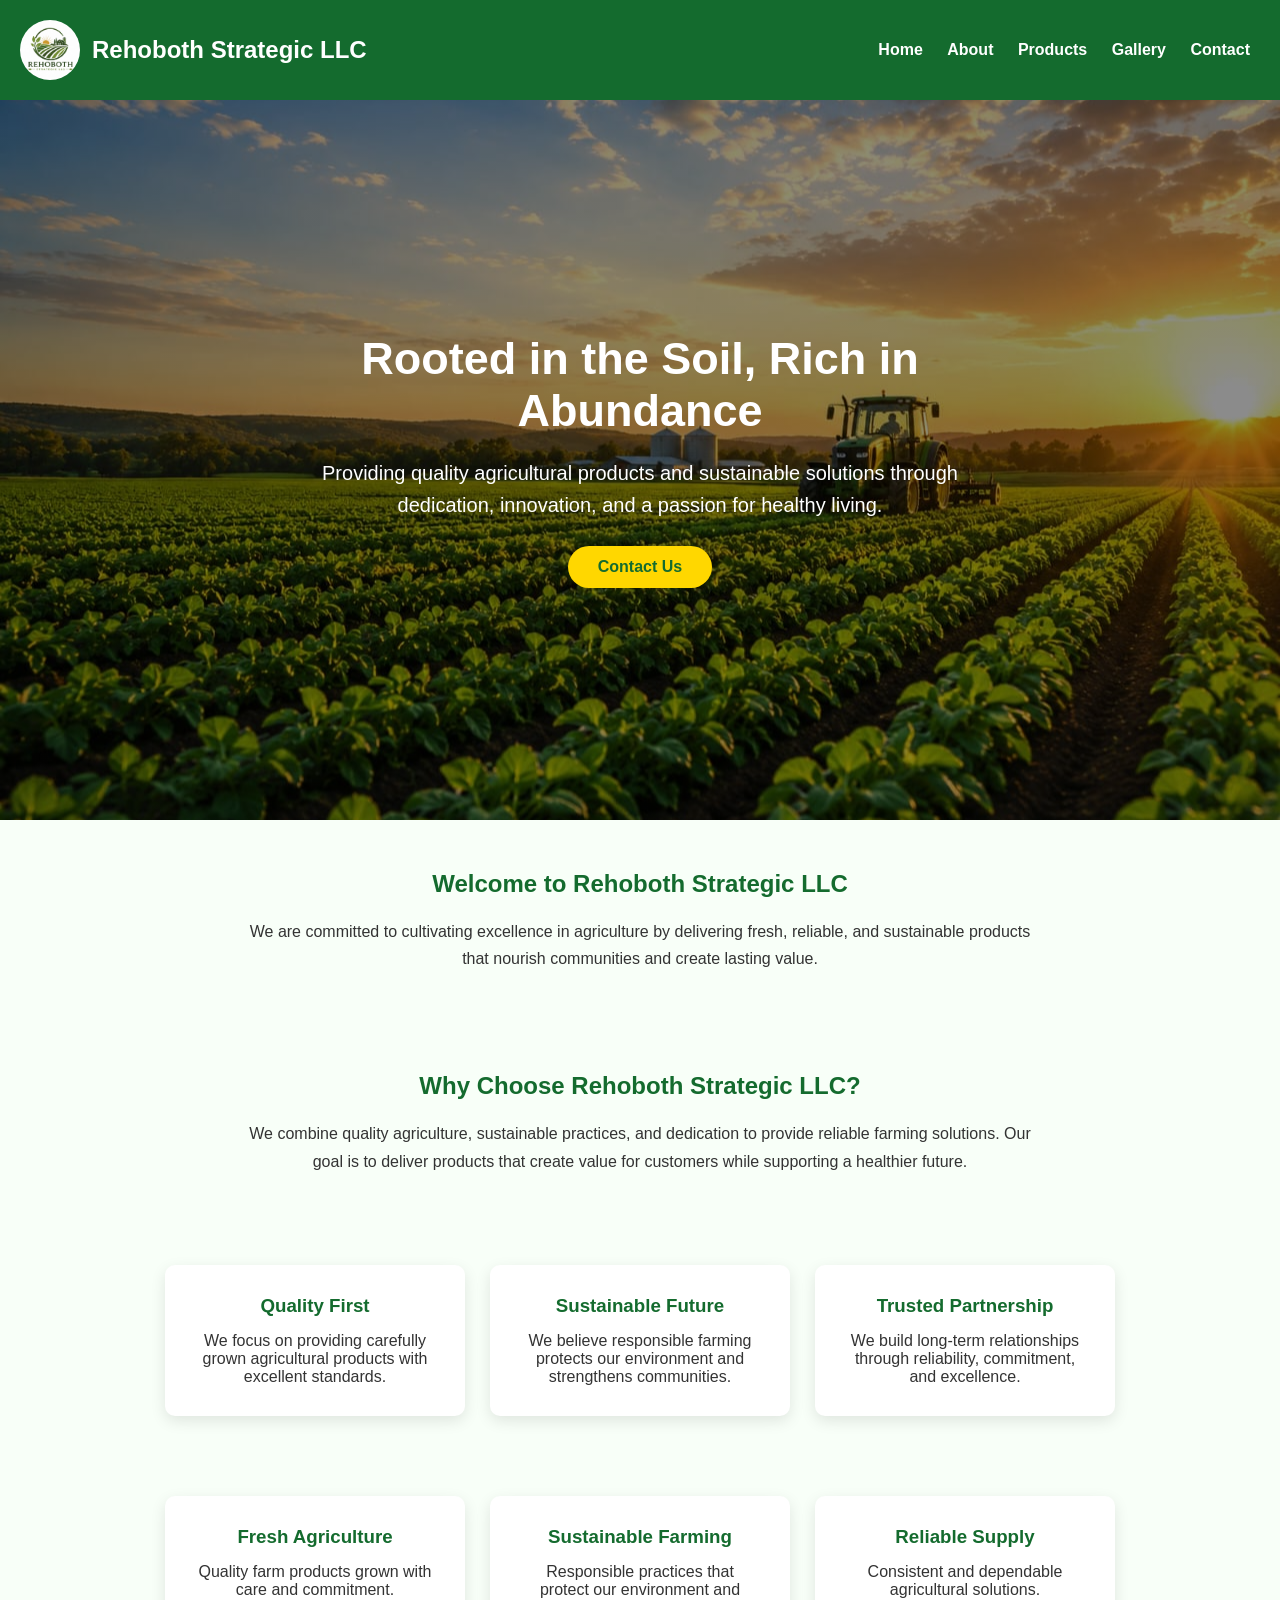
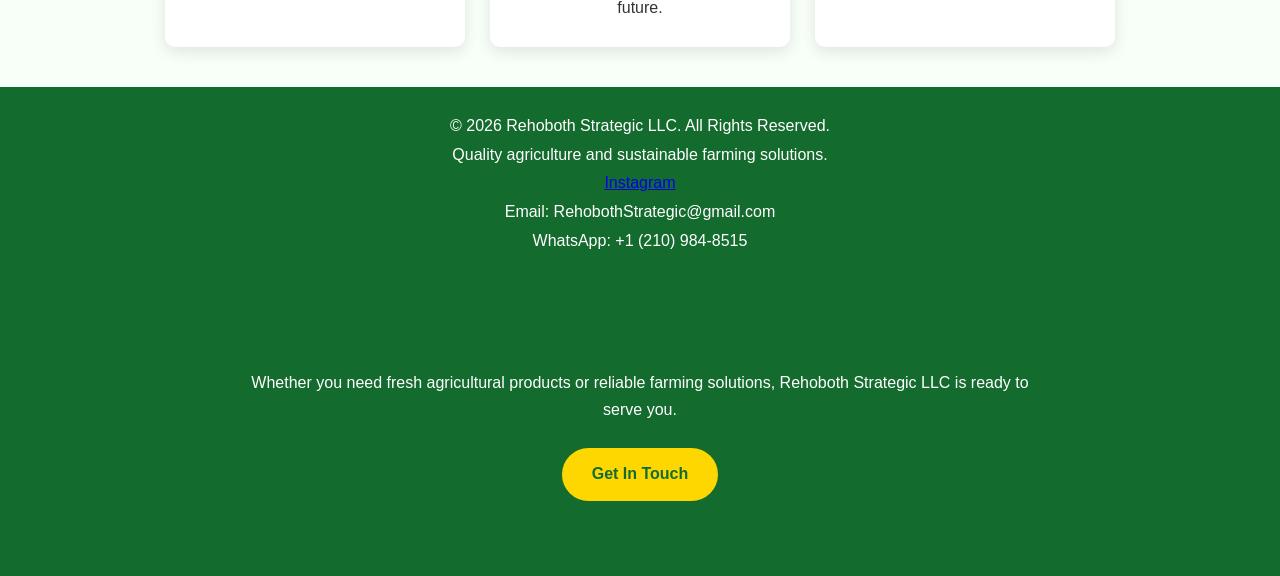
==== index.html @ 087b59d9 "Update index.html" ====
<!DOCTYPE html>
<html lang="en">
    
 <head>

<meta charset="UTF-8">

<meta name="viewport" content="width=device-width, initial-scale=1.0">

<title>Rehoboth Strategic LLC</title>

<link rel="stylesheet" href="style.css">

</head>

<body>

<header>
   <div class="logo">
    <img src="62fa6336-43f3-4e45-a634-3a3f28a052e4.jpeg" alt="Rehoboth Strategic LLC Logo">
    <h1>Rehoboth Strategic LLC</h1>
</div>

    <nav>
        <a href="index.html">Home</a>
        <a href="about.html">About</a>
        <a href="products.html">Products</a>
        <a href="gallery.html">Gallery</a>
        <a href="contact.html">Contact</a>
    </nav>
</header>


<section class="hero">

    <div class="hero-content">
        <h2>Rooted in the Soil, Rich in Abundance</h2>

        <p>
            Providing quality agricultural products and sustainable solutions
            through dedication, innovation, and a passion for healthy living.
        </p>

        <a href="contact.html" class="btn">Contact Us</a>
    </div>

</section>


<section class="welcome">

    <h2>Welcome to Rehoboth Strategic LLC</h2>

    <p>
        We are committed to cultivating excellence in agriculture by delivering
        fresh, reliable, and sustainable products that nourish communities and
        create lasting value.
    </p>

</section>

<section class="welcome">

<h2>Why Choose Rehoboth Strategic LLC?</h2>

<p>
We combine quality agriculture, sustainable practices, and dedication
to provide reliable farming solutions. Our goal is to deliver products
that create value for customers while supporting a healthier future.
</p>

</section>


<section class="services">

<div class="card">

<h3>Quality First</h3>

<p>
We focus on providing carefully grown agricultural products
with excellent standards.
</p>

</div>


<div class="card">

<h3>Sustainable Future</h3>

<p>
We believe responsible farming protects our environment
and strengthens communities.
</p>

</div>


<div class="card">

<h3>Trusted Partnership</h3>

<p>
We build long-term relationships through reliability,
commitment, and excellence.
</p>

</div>

</section>
<section class="services">

    <div class="card">
        <h3>Fresh Agriculture</h3>
        <p>
            Quality farm products grown with care and commitment.
        </p>
    </div>


    <div class="card">
        <h3>Sustainable Farming</h3>
        <p>
            Responsible practices that protect our environment and future.
        </p>
    </div>


    <div class="card">
        <h3>Reliable Supply</h3>
        <p>
            Consistent and dependable agricultural solutions.
        </p>
    </div>

</section>


<footer>

<p>
© 2026 Rehoboth Strategic LLC. All Rights Reserved.
</p>
<p>Quality agriculture and sustainable farming solutions.</p>

<a href="https://www.instagram.com/rehobothorganicproduce" target="_blank">

Instagram

</a>
<p>
Email: RehobothStrategic@gmail.com
</p>

<p>
WhatsApp: +1 (210) 984-8515
</p>
<section class="welcome">

<h2>Partner With Us</h2>

<p>
Whether you need fresh agricultural products or reliable farming solutions,
Rehoboth Strategic LLC is ready to serve you.
</p>

<a href="contact.html" class="btn">Get In Touch</a>

</section>
</footer>


</body>
</html>
---- style.css ----
* {
    margin: 0;
    padding: 0;
    box-sizing: border-box;
    font-family: Arial, sans-serif;
}


body {
    background: #f8fff8;
    color: #333;
}


header {
    background: #146b2e;
    color: white;
    padding: 20px;
    display: flex;
    justify-content: space-between;
    align-items: center;
    flex-wrap: wrap;
}


.logo h1 {
    font-size: 24px;
}


nav a {
    color: white;
    text-decoration: none;
    margin: 10px;
    font-weight: bold;
}


nav a:hover {
    color: #ffd700;
}


 .hero {
    height: 80vh;
    background: linear-gradient(
        rgba(0,0,0,0.45),
        rgba(0,0,0,0.45)
    ),
    url("c6b75125-7d97-421e-9dca-b6865cab7654.jpeg");

    background-size: cover;
    background-position: center;

    display: flex;
    align-items: center;
    justify-content: center;
    text-align: center;
    color: white;
}


.hero-content {
    max-width: 700px;
    padding: 20px;
}


.hero h2 {
    font-size: 45px;
    margin-bottom: 20px;
}


.hero p {
    font-size: 20px;
    line-height: 1.6;
}


.btn {
    display: inline-block;
    margin-top: 25px;
    padding: 12px 30px;
    background: #ffd700;
    color: #146b2e;
    text-decoration: none;
    border-radius: 30px;
    font-weight: bold;
}


.welcome {
    padding: 50px 20px;
    text-align: center;
}


.welcome h2 {
    color: #146b2e;
    margin-bottom: 20px;
}


.welcome p {
    max-width: 800px;
    margin: auto;
    line-height: 1.7;
}


.services {
    display: flex;
    justify-content: center;
    gap: 25px;
    padding: 40px 20px;
    flex-wrap: wrap;
}


.card {
    background: white;
    padding: 30px;
    width: 300px;
    text-align: center;
    border-radius: 10px;
    box-shadow: 0 5px 15px rgba(0,0,0,0.1);
}


.card h3 {
    color: #146b2e;
    margin-bottom: 15px;
}


footer {
    background: #146b2e;
    color: white;
    text-align: center;
    padding: 25px;
    line-height: 1.8;
}


@media(max-width:768px){
    .card img {
    width: 100%;
    height: 220px;
    object-fit: cover;
    border-radius: 10px;
    margin-bottom: 15px;
}

.card:hover {
    transform: translateY(-5px);
    transition: 0.3s ease;
}

header {
    flex-direction: column;
}

nav {
    margin-top: 15px;
}

.hero h2 {
    font-size: 32px;
}

}
.logo {
    display: flex;
    align-items: center;
    gap: 12px;
}

.logo img {
    width: 60px;
    height: 60px;
    object-fit: cover;
    border-radius: 50%;
}
  
body {
    animation: fadeIn 0.8s ease-in;
}

@keyframes fadeIn {
    from {
        opacity: 0;
    }

    to {
        opacity: 1;
    }
}
 nav a:last-child {
    background: transparent;
    color: white;
    padding: 0;
    border-radius: 0;
}
 @media(max-width:768px){

.hero {
    height: 70vh;
    background-position: center;
    background-size: cover;
}

.hero h2 {
    font-size: 30px;
}

.hero p {
    font-size: 16px;
}

.logo img {
    width: 50px;
    height: 50px;
}

.logo h1 {
    font-size: 18px;
}

nav a {
    display: inline-block;
    margin: 8px;
}

}
 @media (max-width: 768px) {

.hero {
    width: 100%;
    min-height: 70vh;
    display: flex;
    padding: 20px;
}

.hero-content {
    width: 100%;
    max-width: 100%;
}

.hero h2 {
    font-size: 28px;
    line-height: 1.3;
}

.hero p {
    font-size: 16px;
}

}
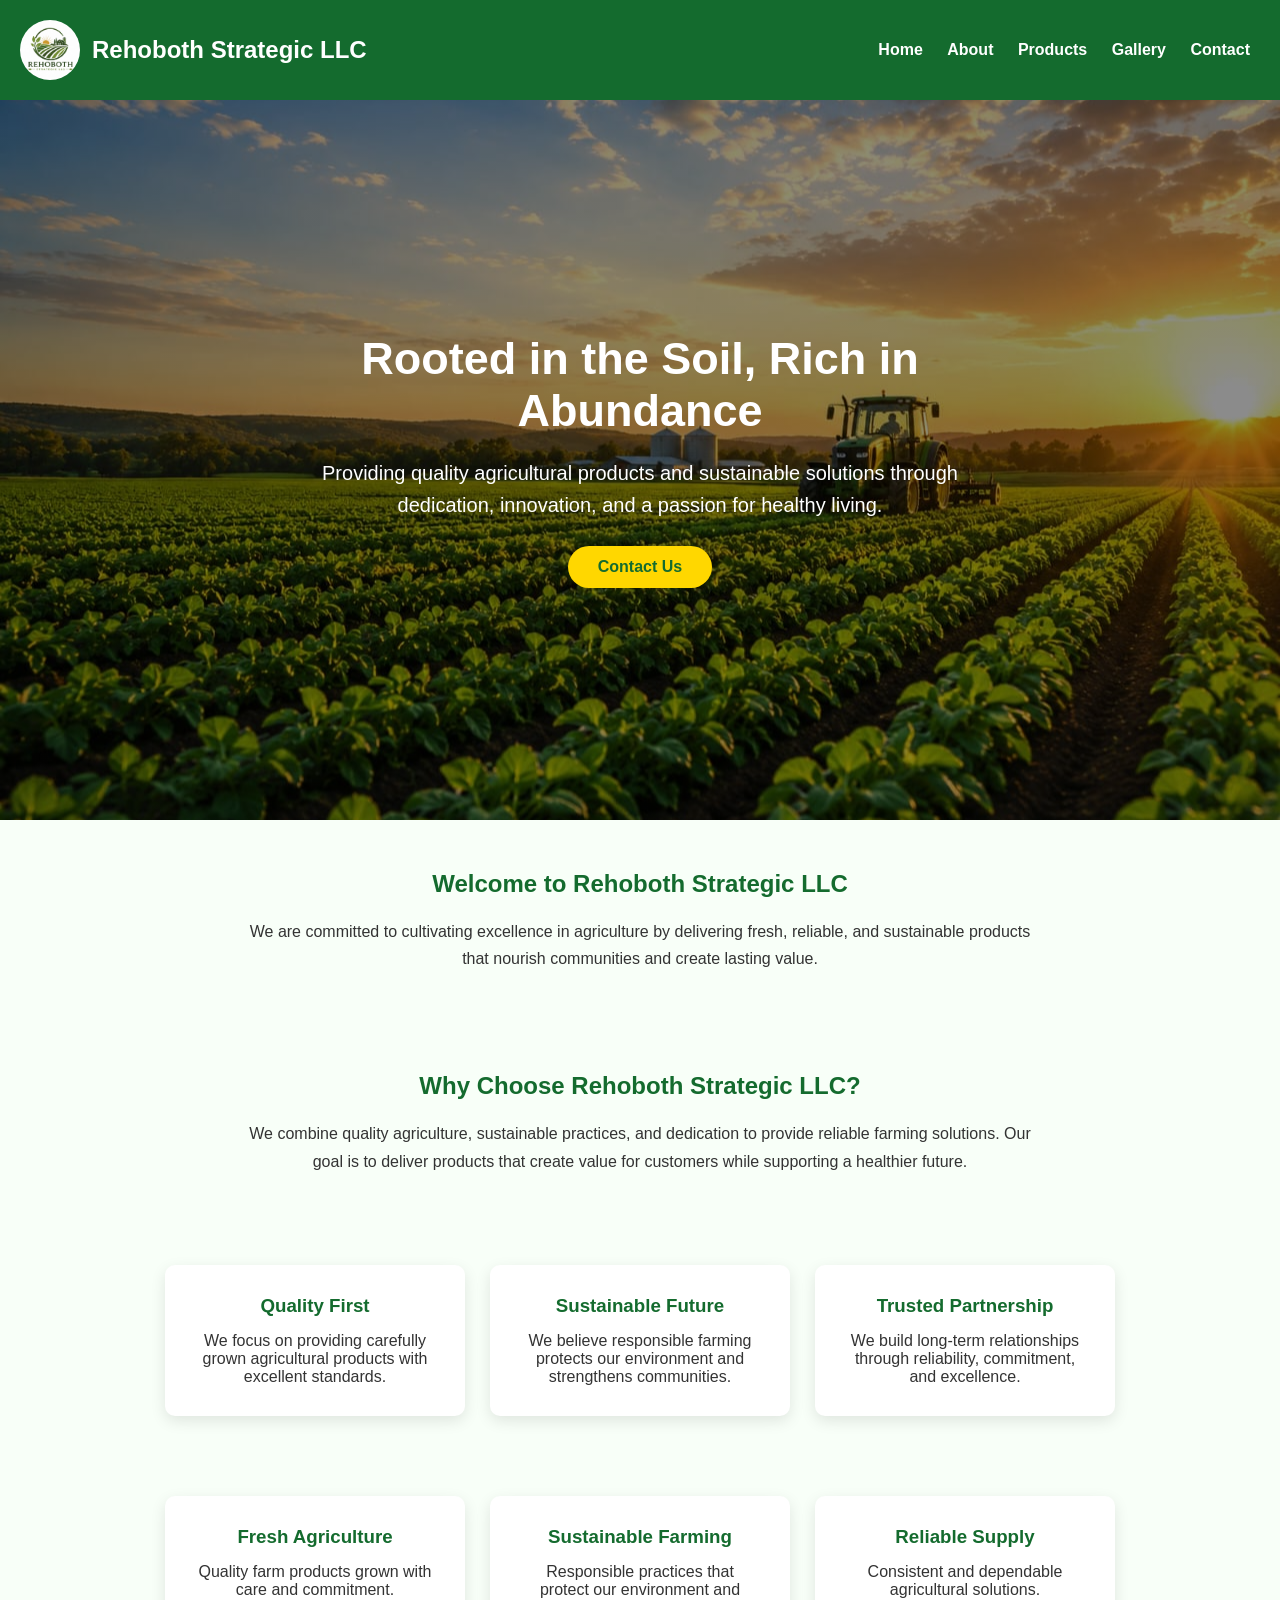
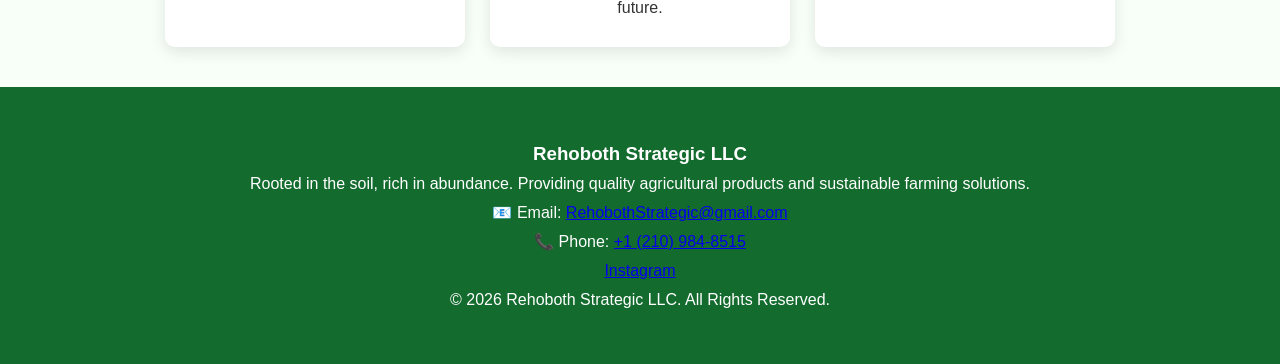
==== commit cd89bfaf: "Update index.html" ====
--- a/index.html
+++ b/index.html
@@ -140,33 +140,40 @@
 
 <footer>
 
+ <footer>
+
+<h3>Rehoboth Strategic LLC</h3>
+
+<p>
+Rooted in the soil, rich in abundance.  
+Providing quality agricultural products and sustainable farming solutions.
+</p>
+
+<p>
+📧 Email: 
+<a href="mailto:RehobothStrategic@gmail.com">
+RehobothStrategic@gmail.com
+</a>
+</p>
+
+<p>
+📞 Phone:
+<a href="tel:+12109848515">
++1 (210) 984-8515
+</a>
+</p>
+
+<p>
+<a href="https://www.instagram.com/rehobothorganicproduce" target="_blank">
+Instagram
+</a>
+</p>
+
 <p>
 © 2026 Rehoboth Strategic LLC. All Rights Reserved.
 </p>
-<p>Quality agriculture and sustainable farming solutions.</p>
 
-<a href="https://www.instagram.com/rehobothorganicproduce" target="_blank">
-
-Instagram
-
-</a>
-<p>
-Email: RehobothStrategic@gmail.com
-</p>
-
-<p>
-WhatsApp: +1 (210) 984-8515
-</p>
-<section class="welcome">
-
-<h2>Partner With Us</h2>
-
-<p>
-Whether you need fresh agricultural products or reliable farming solutions,
-Rehoboth Strategic LLC is ready to serve you.
-</p>
-
-<a href="contact.html" class="btn">Get In Touch</a>
+</footer>
 
 </section>
 </footer>
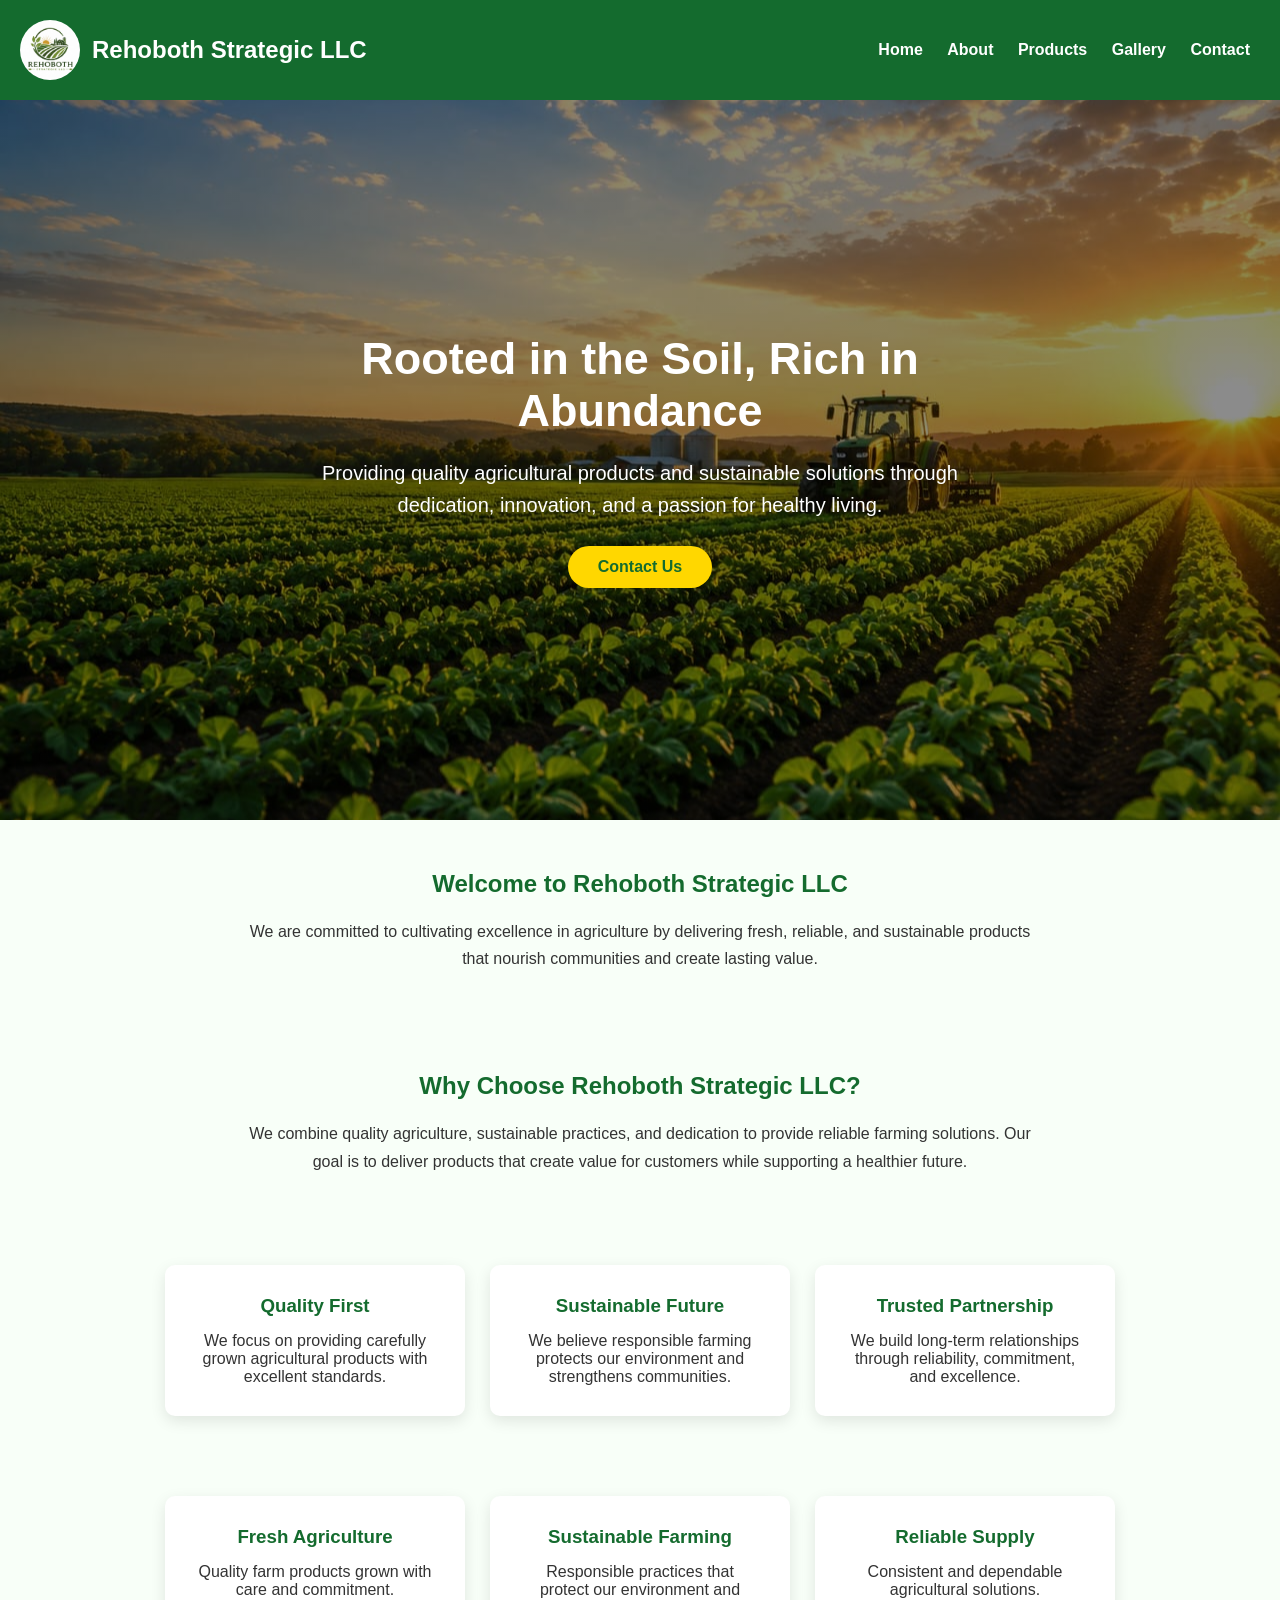
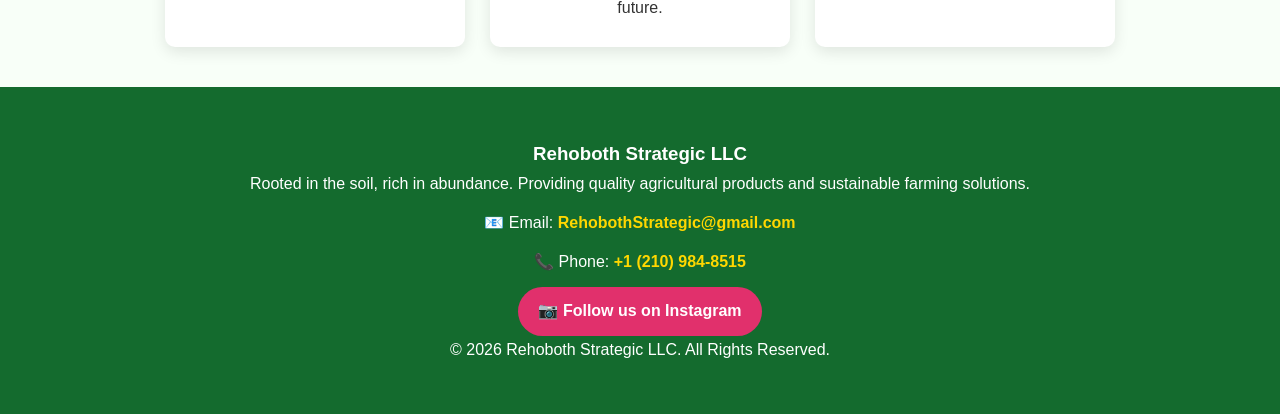
==== commit 9992ebd3: "Update index.html" ====
--- a/index.html
+++ b/index.html
@@ -164,8 +164,8 @@
 </p>
 
 <p>
-<a href="https://www.instagram.com/rehobothorganicproduce" target="_blank">
-Instagram
+<a class="instagram-link" href="https://www.instagram.com/rehobothorganicproduce" target="_blank">
+📷 Follow us on Instagram
 </a>
 </p>
 
--- a/style.css
+++ b/style.css
@@ -256,4 +256,24 @@
     font-size: 16px;
 }
 
+}
+footer a {
+    color: #ffd700;
+    text-decoration: none;
+    font-weight: bold;
+    display: inline-block;
+    margin-top: 10px;
+}
+
+footer a:hover {
+    color: white;
+}
+
+.instagram-link {
+    display: inline-block;
+    background: #e1306c;
+    color: white;
+    padding: 10px 20px;
+    border-radius: 25px;
+    margin-top: 10px;
 }
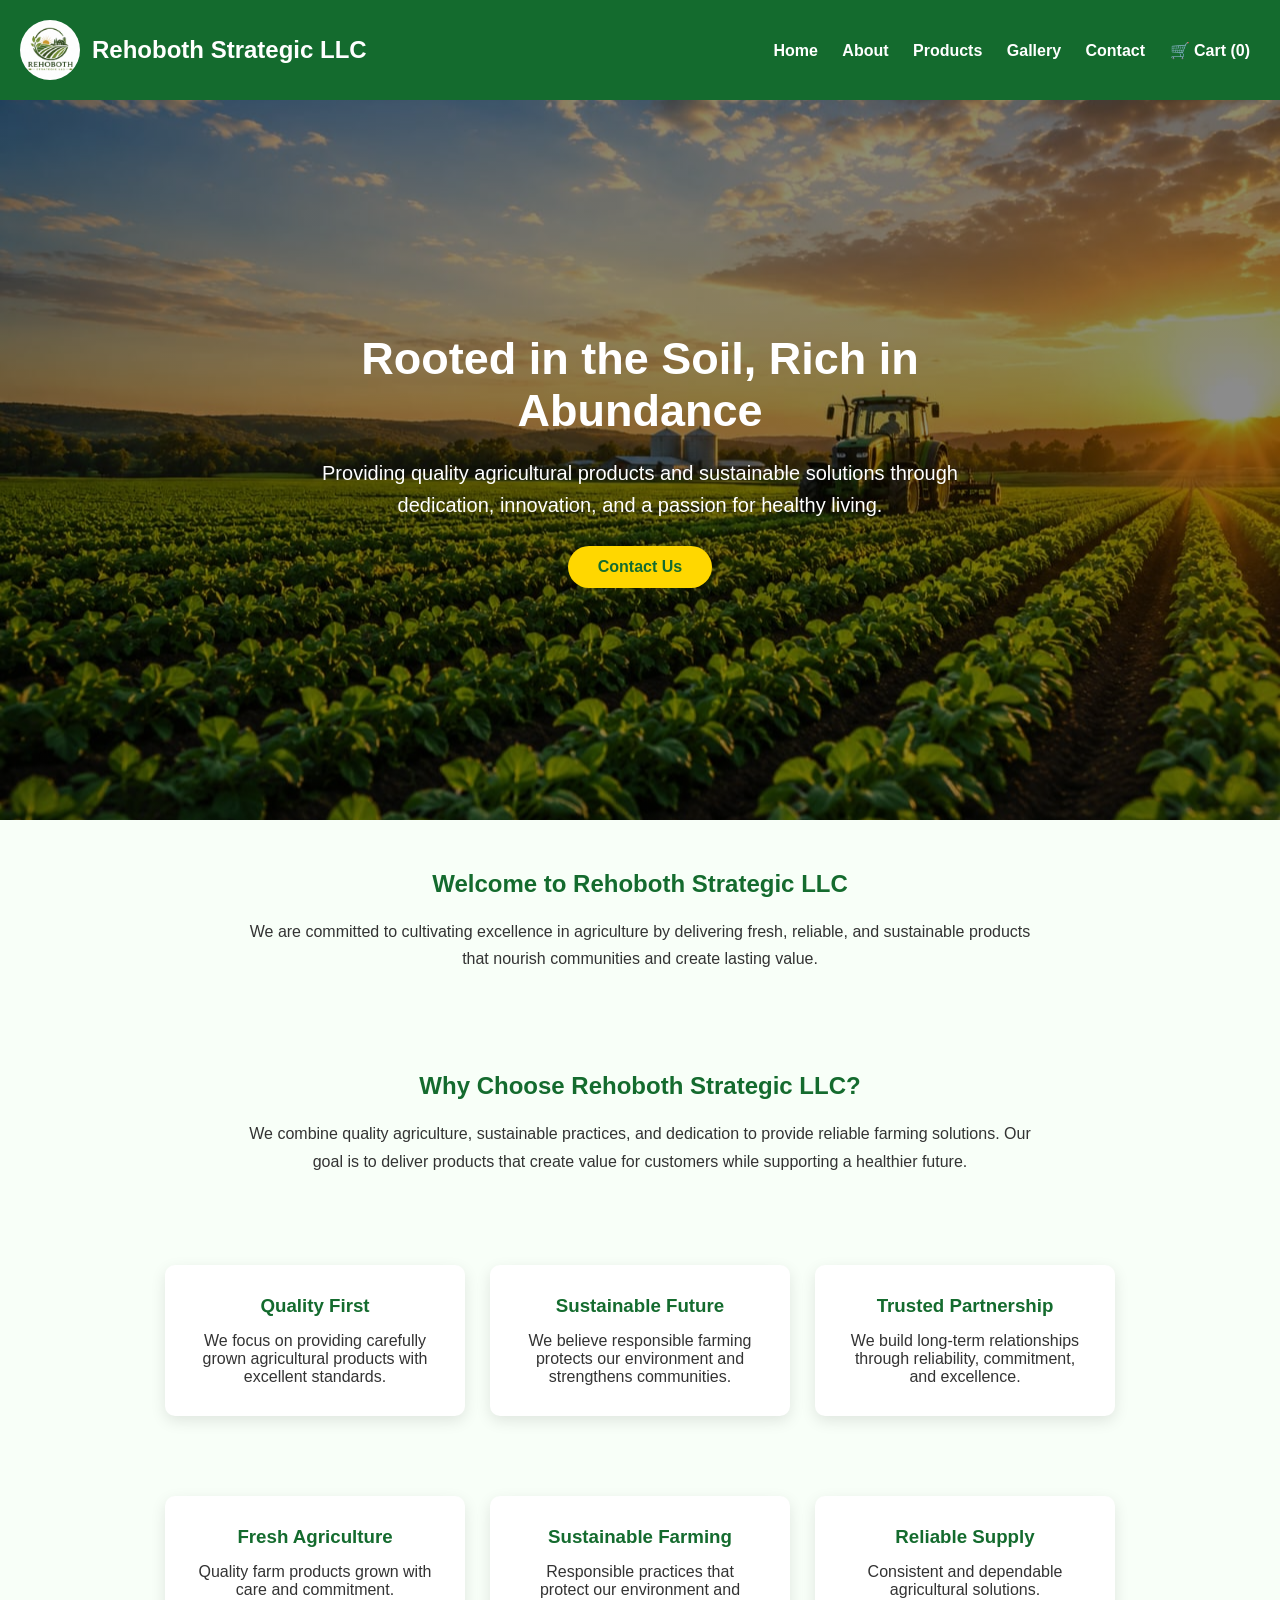
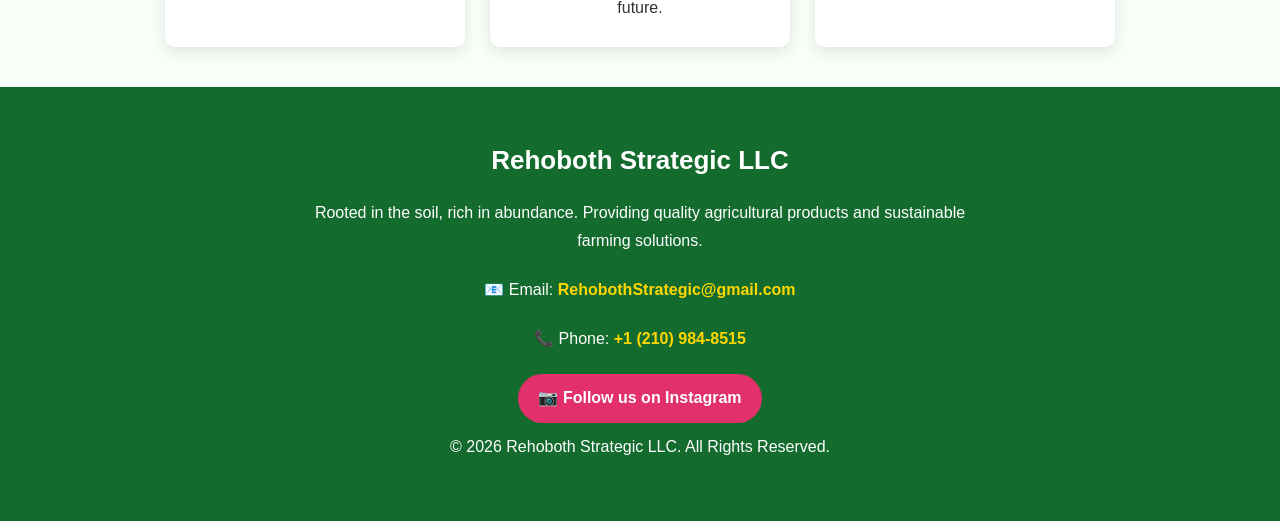
==== commit 78217e66: "Update index.html" ====
--- a/index.html
+++ b/index.html
@@ -27,6 +27,9 @@
         <a href="products.html">Products</a>
         <a href="gallery.html">Gallery</a>
         <a href="contact.html">Contact</a>
+      <a href="cart.html">
+🛒 Cart (<span id="cart-count">0</span>)
+</a>
     </nav>
 </header>
 
--- a/style.css
+++ b/style.css
@@ -276,4 +276,401 @@
     padding: 10px 20px;
     border-radius: 25px;
     margin-top: 10px;
+}
+footer h3 {
+    font-size: 26px;
+    margin-bottom: 15px;
+}
+
+footer p {
+    max-width: 700px;
+    margin: 10px auto;
+}
+
+footer {
+    text-align: center;
+}
+.about-section{
+display:flex;
+align-items:center;
+justify-content:center;
+gap:40px;
+padding:60px 20px;
+flex-wrap:wrap;
+}
+
+.about-image img{
+width:380px;
+max-width:100%;
+border-radius:20px;
+box-shadow:0 10px 30px rgba(0,0,0,.15);
+}
+
+.about-text{
+max-width:600px;
+}
+
+.about-text h2{
+color:#146b2e;
+font-size:38px;
+margin-bottom:10px;
+}
+
+.about-text h3{
+font-size:30px;
+margin-bottom:10px;
+}
+
+.about-text h4{
+color:#146b2e;
+margin-bottom:20px;
+}
+
+.about-text p{
+line-height:1.8;
+margin-bottom:15px;
+}
+
+.mission{
+display:flex;
+gap:30px;
+justify-content:center;
+padding:40px 20px;
+flex-wrap:wrap;
+}
+
+.mission-card{
+background:white;
+padding:30px;
+width:350px;
+border-radius:15px;
+box-shadow:0 5px 20px rgba(0,0,0,.1);
+}
+
+.values{
+padding:60px 20px;
+text-align:center;
+}
+
+.value-box{
+display:flex;
+justify-content:center;
+gap:25px;
+flex-wrap:wrap;
+margin-top:30px;
+}
+
+@media(max-width:768px){
+
+.about-text{
+text-align:center;
+}
+
+.about-text h2{
+font-size:30px;
+}
+
+.about-text h3{
+font-size:24px;
+}
+
+.about-image img{
+width:100%;
+}
+
+}
+@media (max-width: 768px){
+
+.about-section {
+    display: flex;
+    flex-direction: column;
+    padding: 30px 15px;
+    width: 100%;
+}
+
+.about-image {
+    width: 100%;
+    text-align: center;
+}
+
+.about-image img {
+    width: 100%;
+    max-width: 350px;
+    height: auto;
+    border-radius: 15px;
+}
+
+.about-text {
+    width: 100%;
+    text-align: center;
+    padding: 10px;
+}
+
+.about-text h2 {
+    font-size: 28px;
+}
+
+.about-text h3 {
+    font-size: 22px;
+}
+
+.about-text p {
+    font-size: 16px;
+    line-height: 1.6;
+}
+
+.mission {
+    flex-direction: column;
+    padding: 20px 15px;
+}
+
+.mission-card {
+    width: 100%;
+}
+
+.value-box {
+    flex-direction: column;
+}
+
+.card {
+    width: 100%;
+}
+
+}
+.founder-image img {
+    width: 100%;
+    max-width: 350px;
+    height: auto;
+    border-radius: 15px;
+    display: block;
+    margin: 0 auto;
+}
+
+.about-founder {
+    width: 100%;
+    overflow: hidden;
+}
+
+@media (max-width: 768px) {
+    .founder-image img {
+        max-width: 280px;
+    }
+
+    .about-founder {
+        padding: 20px;
+        text-align: center;
+    }
+}
+/* Products Section */
+.products {
+    padding: 40px 20px;
+    text-align: center;
+    background: #f8fff5;
+}
+
+.products h1 {
+    font-size: 32px;
+    color: #2e7d32;
+    margin-bottom: 10px;
+}
+
+.products > p {
+    font-size: 16px;
+    margin-bottom: 30px;
+    color: #555;
+}
+
+.product-container {
+    display: grid;
+    grid-template-columns: repeat(3, 1fr);
+    gap: 25px;
+}
+
+.product-card {
+    background: white;
+    border-radius: 15px;
+    padding: 15px;
+    box-shadow: 0 5px 15px rgba(0,0,0,0.1);
+    transition: transform 0.3s ease;
+}
+
+.product-card:hover {
+    transform: translateY(-5px);
+}
+
+.product-card img {
+    width: 100%;
+    height: 230px;
+    object-fit: cover;
+    border-radius: 12px;
+}
+
+.product-card h3 {
+    color: #2e7d32;
+    margin: 15px 0 10px;
+}
+
+.product-card p {
+    font-size: 14px;
+    line-height: 1.6;
+    color: #555;
+}
+
+/* Mobile Responsive */
+@media (max-width: 768px) {
+
+    .product-container {
+        grid-template-columns: 1fr;
+    }
+
+    .products h1 {
+        font-size: 26px;
+    }
+
+    .product-card img {
+        height: 220px;
+    }
+}
+/* Cart Mobile Design */
+
+.cart-section {
+    padding: 30px 15px;
+    max-width: 1000px;
+    margin: auto;
+}
+
+
+.cart-section h1 {
+    text-align: center;
+}
+
+
+.cart-item {
+    display: flex;
+    align-items: center;
+    gap: 15px;
+    background: white;
+    padding: 15px;
+    margin: 15px 0;
+    border-radius: 10px;
+    box-shadow: 0 2px 8px rgba(0,0,0,0.1);
+}
+
+
+.cart-item img {
+    width: 90px;
+    height: 90px;
+    object-fit: cover;
+    border-radius: 10px;
+}
+
+
+.cart-item button {
+    padding: 8px 12px;
+    margin: 5px;
+    border: none;
+    border-radius: 5px;
+    cursor: pointer;
+}
+
+
+.cart-section button {
+    background: green;
+    color: white;
+}
+
+
+/* Mobile view */
+
+@media(max-width:768px){
+
+.cart-item {
+
+    flex-direction: column;
+    text-align: center;
+
+}
+
+
+.cart-item img {
+
+    width: 150px;
+    height: 150px;
+
+}
+
+
+nav {
+
+    flex-wrap: wrap;
+
+}
+
+
+.cart-section {
+
+    padding:20px 10px;
+
+}
+
+}
+/* Mobile Cart Layout */
+
+.cart-section {
+    width: 100%;
+    padding: 20px 15px;
+    box-sizing: border-box;
+}
+
+
+.cart-item {
+    display: block;
+    width: 100%;
+    box-sizing: border-box;
+    text-align: center;
+    padding: 15px;
+    margin-bottom: 20px;
+}
+
+
+.cart-item img {
+    width: 100%;
+    max-width: 250px;
+    height: 220px;
+    object-fit: cover;
+    border-radius: 12px;
+}
+
+
+.cart-item h3 {
+    font-size: 20px;
+    margin: 15px 0;
+}
+
+
+.cart-item button {
+    display: inline-block;
+    padding: 10px 15px;
+    margin: 5px;
+}
+
+
+@media (max-width: 768px){
+
+    .cart-section h1 {
+        font-size: 26px;
+    }
+
+
+    #cart-items {
+        width: 100%;
+    }
+
+
+    .cart-item img {
+        width: 100%;
+        max-width: 200px;
+        height: 180px;
+    }
+
 }
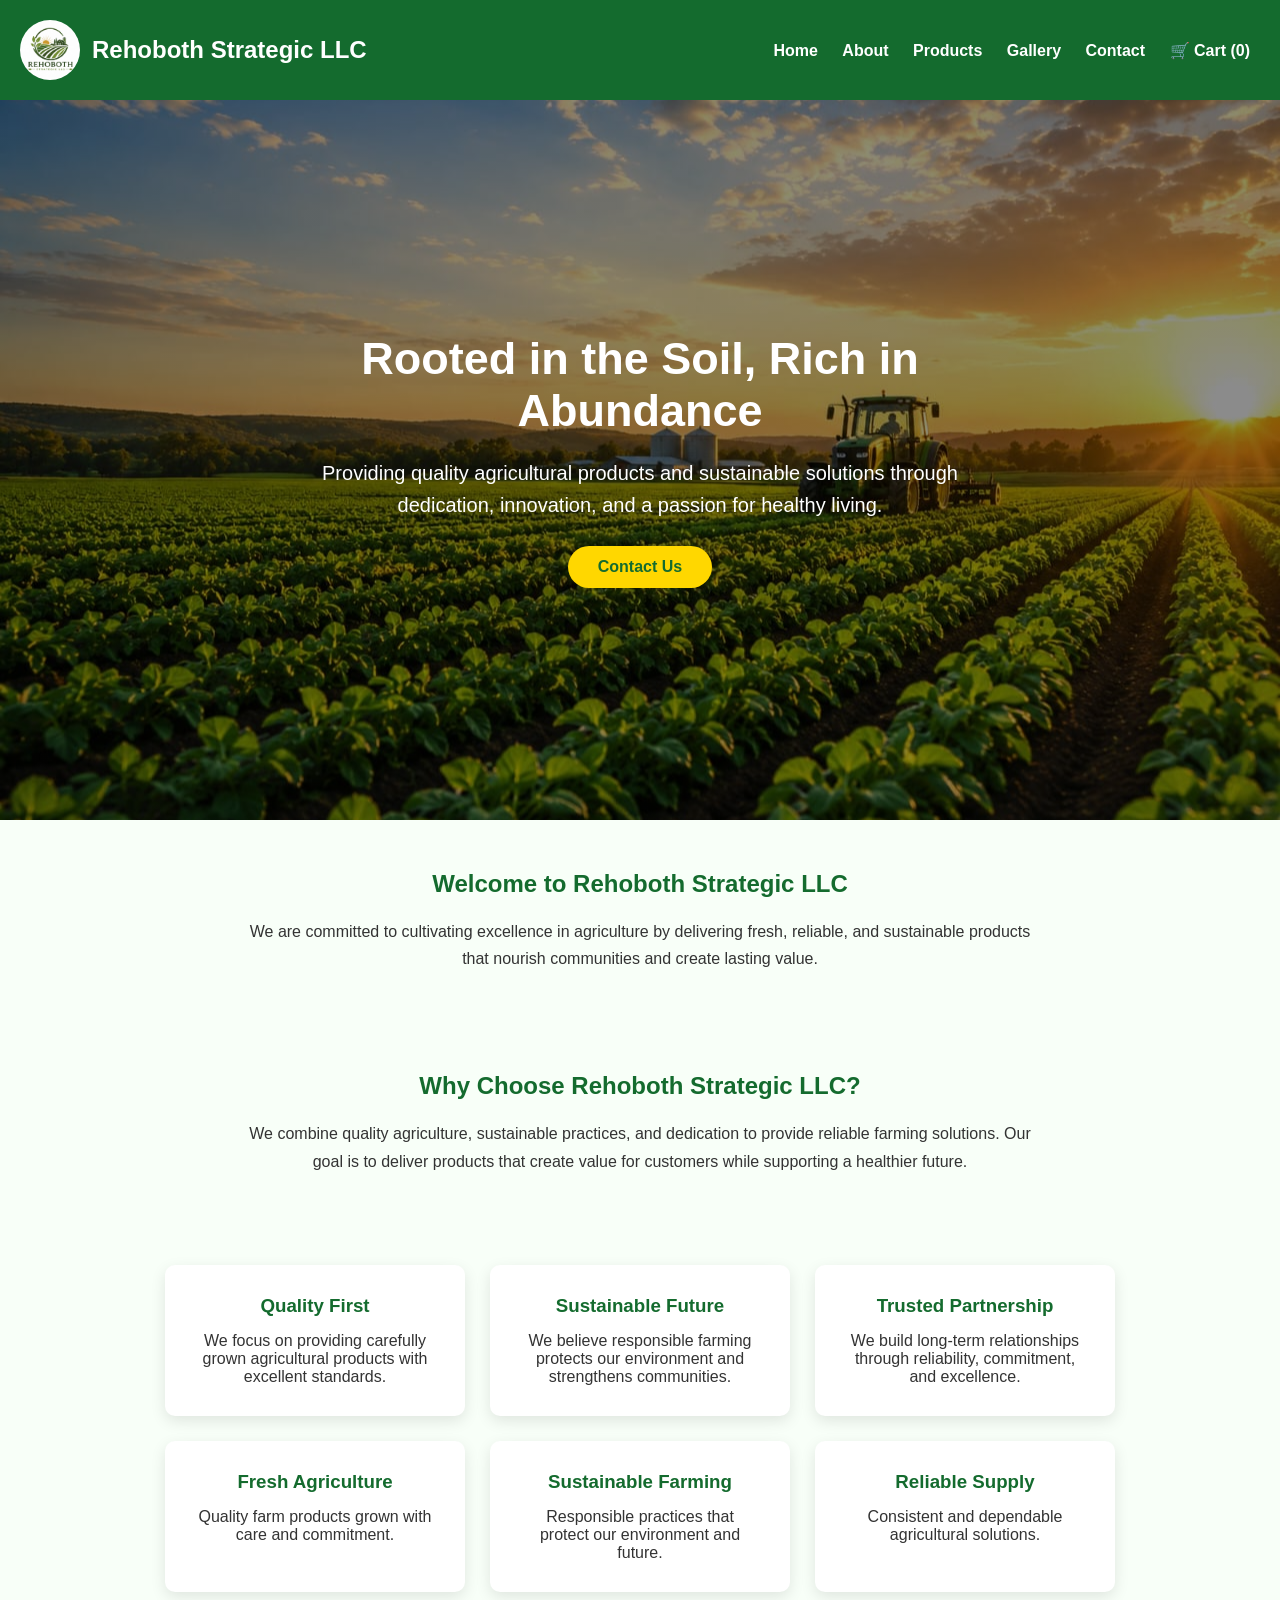
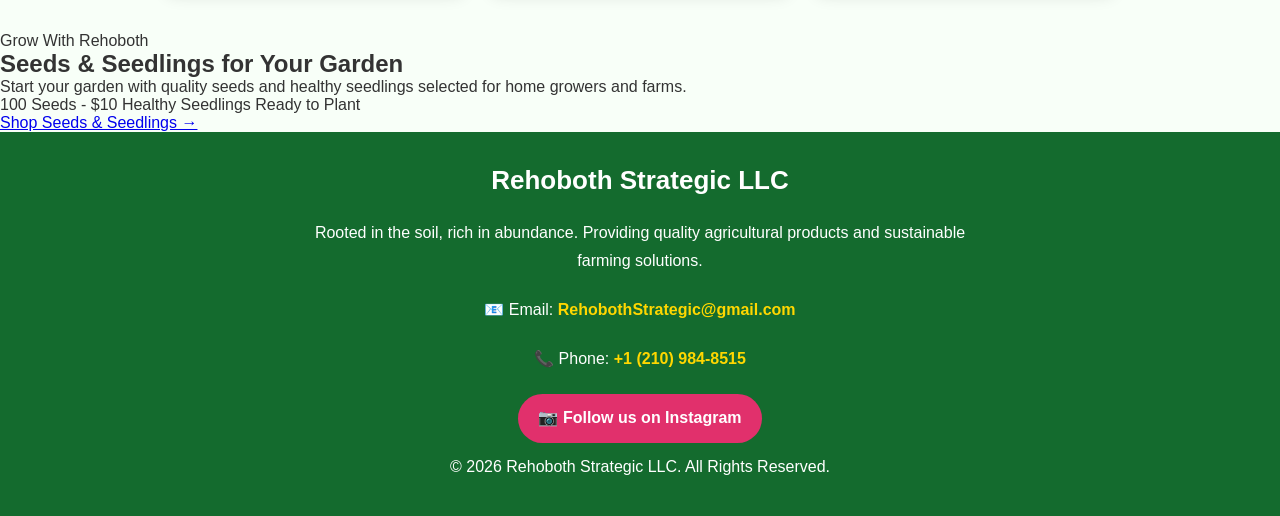
==== commit afafed7e: "Update index.html" ====
--- a/index.html
+++ b/index.html
@@ -1,186 +1,136 @@
-<!DOCTYPE html>
+ <!DOCTYPE html>
 <html lang="en">
-    
- <head>
-
-<meta charset="UTF-8">
-
-<meta name="viewport" content="width=device-width, initial-scale=1.0">
-
-<title>Rehoboth Strategic LLC</title>
-
-<link rel="stylesheet" href="style.css">
-
+<head>
+  <meta charset="UTF-8">
+  <meta name="viewport" content="width=device-width, initial-scale=1.0">
+  <title>Rehoboth Strategic LLC</title>
+  <link rel="stylesheet" href="style.css">
 </head>
 
 <body>
-
-<header>
-   <div class="logo">
-    <img src="62fa6336-43f3-4e45-a634-3a3f28a052e4.jpeg" alt="Rehoboth Strategic LLC Logo">
-    <h1>Rehoboth Strategic LLC</h1>
-</div>
+  <header>
+    <div class="logo">
+      <img src="62fa6336-43f3-4e45-a634-3a3f28a052e4.jpeg" alt="Rehoboth Strategic LLC Logo">
+      <h1>Rehoboth Strategic LLC</h1>
+    </div>
 
     <nav>
-        <a href="index.html">Home</a>
-        <a href="about.html">About</a>
-        <a href="products.html">Products</a>
-        <a href="gallery.html">Gallery</a>
-        <a href="contact.html">Contact</a>
-      <a href="cart.html">
-🛒 Cart (<span id="cart-count">0</span>)
-</a>
+      <a href="index.html">Home</a>
+      <a href="about.html">About</a>
+      <a href="products.html">Products</a>
+      <a href="gallery.html">Gallery</a>
+      <a href="contact.html">Contact</a>
+      <a href="cart.html">🛒 Cart (<span id="cart-count">0</span>)</a>
     </nav>
-</header>
+  </header>
 
+  <section class="hero">
+    <div class="hero-content">
+      <h2>Rooted in the Soil, Rich in Abundance</h2>
+      <p>
+        Providing quality agricultural products and sustainable solutions
+        through dedication, innovation, and a passion for healthy living.
+      </p>
+      <a href="contact.html" class="btn">Contact Us</a>
+    </div>
+  </section>
 
-<section class="hero">
+  <section class="welcome">
+    <h2>Welcome to Rehoboth Strategic LLC</h2>
+    <p>
+      We are committed to cultivating excellence in agriculture by delivering
+      fresh, reliable, and sustainable products that nourish communities and
+      create lasting value.
+    </p>
+  </section>
 
-    <div class="hero-content">
-        <h2>Rooted in the Soil, Rich in Abundance</h2>
+  <section class="welcome">
+    <h2>Why Choose Rehoboth Strategic LLC?</h2>
+    <p>
+      We combine quality agriculture, sustainable practices, and dedication
+      to provide reliable farming solutions. Our goal is to deliver products
+      that create value for customers while supporting a healthier future.
+    </p>
+  </section>
 
-        <p>
-            Providing quality agricultural products and sustainable solutions
-            through dedication, innovation, and a passion for healthy living.
-        </p>
-
-        <a href="contact.html" class="btn">Contact Us</a>
+  <section class="services">
+    <div class="card">
+      <h3>Quality First</h3>
+      <p>We focus on providing carefully grown agricultural products with excellent standards.</p>
     </div>
 
-</section>
+    <div class="card">
+      <h3>Sustainable Future</h3>
+      <p>We believe responsible farming protects our environment and strengthens communities.</p>
+    </div>
 
+    <div class="card">
+      <h3>Trusted Partnership</h3>
+      <p>We build long-term relationships through reliability, commitment, and excellence.</p>
+    </div>
 
-<section class="welcome">
+    <div class="card">
+      <h3>Fresh Agriculture</h3>
+      <p>Quality farm products grown with care and commitment.</p>
+    </div>
 
-    <h2>Welcome to Rehoboth Strategic LLC</h2>
+    <div class="card">
+      <h3>Sustainable Farming</h3>
+      <p>Responsible practices that protect our environment and future.</p>
+    </div>
+
+    <div class="card">
+      <h3>Reliable Supply</h3>
+      <p>Consistent and dependable agricultural solutions.</p>
+    </div>
+  </section>
+
+  <section class="shop-seeds">
+    <div class="shop-seeds-content">
+      <p class="shop-seeds-label">Grow With Rehoboth</p>
+      <h2>Seeds & Seedlings for Your Garden</h2>
+      <p>
+        Start your garden with quality seeds and healthy seedlings selected
+        for home growers and farms.
+      </p>
+
+      <div class="shop-seeds-highlights">
+        <span>100 Seeds - $10</span>
+        <span>Healthy Seedlings</span>
+        <span>Ready to Plant</span>
+      </div>
+
+      <a href="products.html" class="shop-seeds-btn">
+        Shop Seeds & Seedlings →
+      </a>
+    </div>
+  </section>
+
+  <footer>
+    <h3>Rehoboth Strategic LLC</h3>
 
     <p>
-        We are committed to cultivating excellence in agriculture by delivering
-        fresh, reliable, and sustainable products that nourish communities and
-        create lasting value.
+      Rooted in the soil, rich in abundance.
+      Providing quality agricultural products and sustainable farming solutions.
     </p>
 
-</section>
+    <p>
+      📧 Email:
+      <a href="mailto:RehobothStrategic@gmail.com">RehobothStrategic@gmail.com</a>
+    </p>
 
-<section class="welcome">
+    <p>
+      📞 Phone:
+      <a href="tel:+12109848515">+1 (210) 984-8515</a>
+    </p>
 
-<h2>Why Choose Rehoboth Strategic LLC?</h2>
+    <p>
+      <a class="instagram-link" href="https://www.instagram.com/rehobothorganicproduce" target="_blank" rel="noopener">
+        📷 Follow us on Instagram
+      </a>
+    </p>
 
-<p>
-We combine quality agriculture, sustainable practices, and dedication
-to provide reliable farming solutions. Our goal is to deliver products
-that create value for customers while supporting a healthier future.
-</p>
-
-</section>
-
-
-<section class="services">
-
-<div class="card">
-
-<h3>Quality First</h3>
-
-<p>
-We focus on providing carefully grown agricultural products
-with excellent standards.
-</p>
-
-</div>
-
-
-<div class="card">
-
-<h3>Sustainable Future</h3>
-
-<p>
-We believe responsible farming protects our environment
-and strengthens communities.
-</p>
-
-</div>
-
-
-<div class="card">
-
-<h3>Trusted Partnership</h3>
-
-<p>
-We build long-term relationships through reliability,
-commitment, and excellence.
-</p>
-
-</div>
-
-</section>
-<section class="services">
-
-    <div class="card">
-        <h3>Fresh Agriculture</h3>
-        <p>
-            Quality farm products grown with care and commitment.
-        </p>
-    </div>
-
-
-    <div class="card">
-        <h3>Sustainable Farming</h3>
-        <p>
-            Responsible practices that protect our environment and future.
-        </p>
-    </div>
-
-
-    <div class="card">
-        <h3>Reliable Supply</h3>
-        <p>
-            Consistent and dependable agricultural solutions.
-        </p>
-    </div>
-
-</section>
-
-
-<footer>
-
- <footer>
-
-<h3>Rehoboth Strategic LLC</h3>
-
-<p>
-Rooted in the soil, rich in abundance.  
-Providing quality agricultural products and sustainable farming solutions.
-</p>
-
-<p>
-📧 Email: 
-<a href="mailto:RehobothStrategic@gmail.com">
-RehobothStrategic@gmail.com
-</a>
-</p>
-
-<p>
-📞 Phone:
-<a href="tel:+12109848515">
-+1 (210) 984-8515
-</a>
-</p>
-
-<p>
-<a class="instagram-link" href="https://www.instagram.com/rehobothorganicproduce" target="_blank">
-📷 Follow us on Instagram
-</a>
-</p>
-
-<p>
-© 2026 Rehoboth Strategic LLC. All Rights Reserved.
-</p>
-
-</footer>
-
-</section>
-</footer>
-
-
+    <p>© 2026 Rehoboth Strategic LLC. All Rights Reserved.</p>
+  </footer>
 </body>
-</html>+</html>
--- a/style.css
+++ b/style.css
@@ -621,7 +621,41 @@
     padding: 20px 15px;
     box-sizing: border-box;
 }
-
+/* WhatsApp checkout button */
+.cart-section .whatsapp-checkout-btn {
+  display: flex;
+  align-items: center;
+  justify-content: center;
+  gap: 12px;
+  width: min(100%, 390px);
+  margin: 20px auto;
+  padding: 16px 22px;
+  border: none;
+  border-radius: 16px;
+  background: linear-gradient(135deg, #25d366, #128c7e);
+  color: white;
+  box-shadow: 0 10px 22px rgba(18, 140, 126, 0.25);
+  font-size: 17px;
+  font-weight: bold;
+  cursor: pointer;
+  transition: 0.2s ease;
+}
+
+.cart-section .whatsapp-checkout-btn:hover {
+  background: linear-gradient(135deg, #20bf5a, #0d766a);
+  box-shadow: 0 14px 28px rgba(18, 140, 126, 0.32);
+  transform: translateY(-2px);
+}
+
+.cart-section .whatsapp-checkout-btn:active {
+  transform: scale(0.98);
+}
+
+@media (max-width: 480px) {
+  .cart-section .whatsapp-checkout-btn {
+    width: 100%;
+  }
+}
 
 .cart-item {
     display: block;
@@ -673,4 +707,150 @@
         height: 180px;
     }
 
-}+}
+.category-buttons{
+text-align:center;
+margin:20px 0;
+}
+
+
+.category-buttons button{
+
+padding:10px 15px;
+margin:5px;
+border:none;
+border-radius:8px;
+cursor:pointer;
+background:#2e7d32;
+color:white;
+
+}
+
+
+.category-buttons button:hover{
+
+opacity:0.8;
+
+}
+/* Professional Category Buttons */
+
+.category-buttons {
+    display: flex;
+    justify-content: center;
+    flex-wrap: wrap;
+    gap: 12px;
+    margin: 30px auto;
+    padding: 10px;
+}
+
+
+.category-buttons button {
+
+    background: white;
+    color: #2e7d32;
+    border: 2px solid #2e7d32;
+    padding: 12px 22px;
+    border-radius: 30px;
+    font-size: 16px;
+    font-weight: bold;
+    cursor: pointer;
+    transition: all 0.3s ease;
+
+}
+
+
+.category-buttons button:hover {
+
+    background: #2e7d32;
+    color: white;
+    transform: translateY(-3px);
+
+}
+
+
+.category-buttons button:active {
+
+    transform: scale(0.95);
+
+}
+
+
+/* Mobile friendly */
+
+@media(max-width:768px){
+
+.category-buttons button {
+
+    width: 90%;
+    max-width: 280px;
+
+}
+
+}
+/* Professional Add To Cart Button */
+
+.product-card button {
+
+    background: #2e7d32;
+    color: white;
+    border: none;
+    padding: 12px 25px;
+    border-radius: 30px;
+    font-size: 16px;
+    font-weight: bold;
+    cursor: pointer;
+    margin-top: 15px;
+    transition: all 0.3s ease;
+
+}
+
+
+.product-card button:hover {
+
+    background: #1b5e20;
+    transform: translateY(-3px);
+
+}
+
+
+.product-card button:active {
+
+    transform: scale(0.95);
+
+}
+
+
+/* Out of Stock Button */
+
+.product-card button:disabled {
+
+    background: #999;
+    cursor: not-allowed;
+
+}
+/* New Professional Add To Cart Button */
+
+.product-card button,
+.product-card .add-cart-btn {
+
+    background: #2e7d32 !important;
+    color: white !important;
+    border: none !important;
+    padding: 12px 28px !important;
+    border-radius: 30px !important;
+    font-size: 16px !important;
+    font-weight: 700 !important;
+    cursor: pointer !important;
+    margin-top: 15px !important;
+    transition: 0.3s ease !important;
+
+}
+
+
+.product-card button:hover,
+.product-card .add-cart-btn:hover {
+
+    background: #1b5e20 !important;
+    transform: translateY(-3px);
+
+}
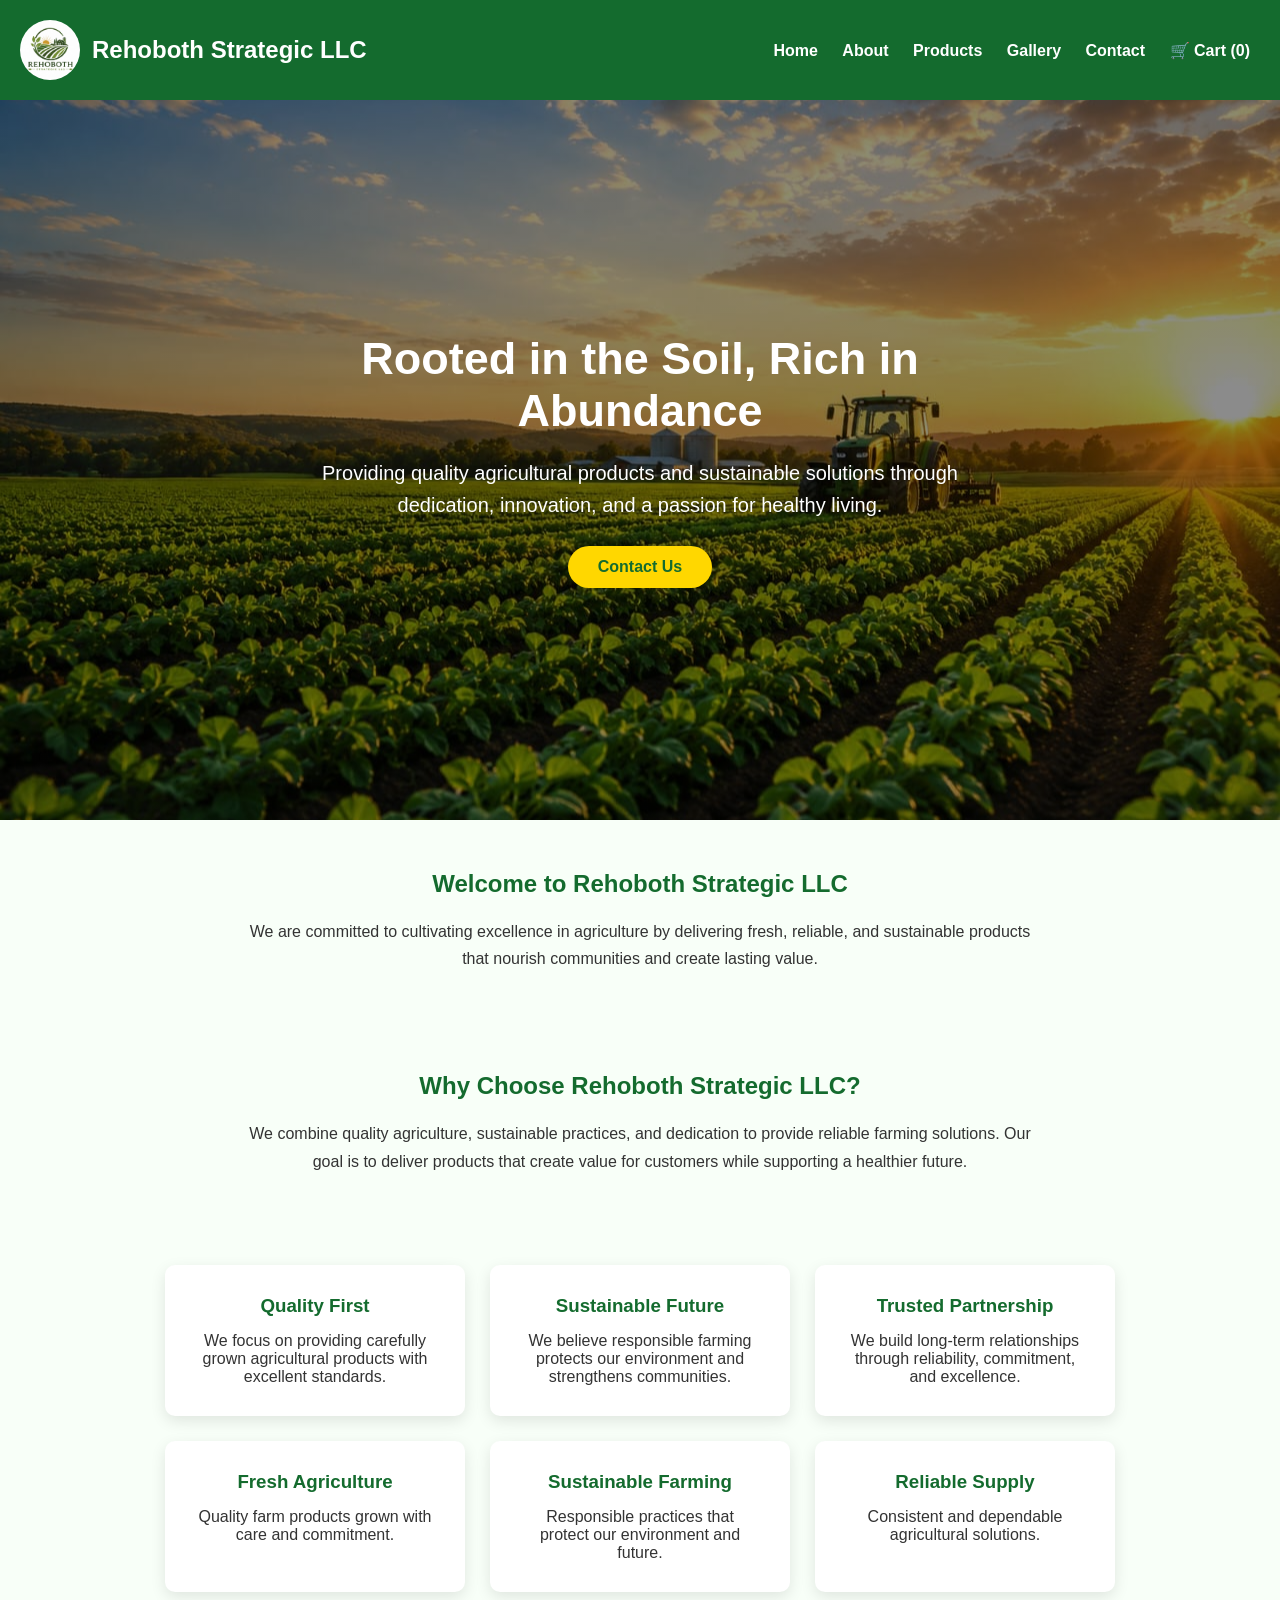
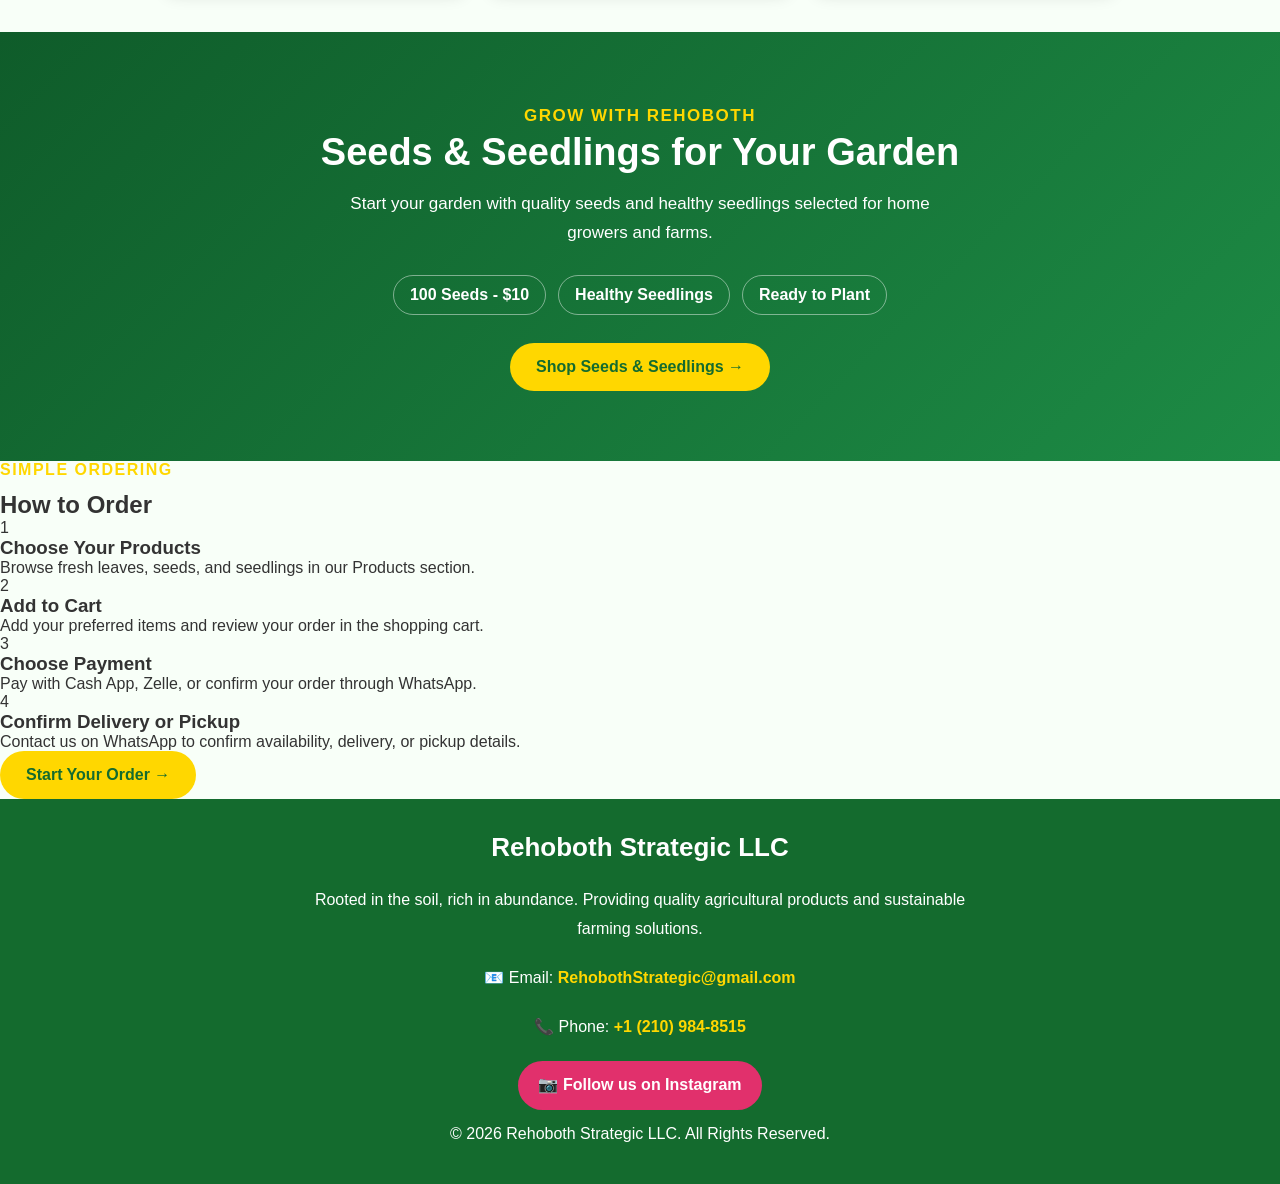
==== commit d418bfaa: "Update index.html" ====
--- a/index.html
+++ b/index.html
@@ -104,9 +104,45 @@
         Shop Seeds & Seedlings →
       </a>
     </div>
+    </section>
+
+  <section class="order-info">
+    <div class="order-info-content">
+      <p class="shop-seeds-label">Simple Ordering</p>
+      <h2>How to Order</h2>
+
+      <div class="order-steps">
+        <div class="order-step">
+          <span>1</span>
+          <h3>Choose Your Products</h3>
+          <p>Browse fresh leaves, seeds, and seedlings in our Products section.</p>
+        </div>
+
+        <div class="order-step">
+          <span>2</span>
+          <h3>Add to Cart</h3>
+          <p>Add your preferred items and review your order in the shopping cart.</p>
+        </div>
+
+        <div class="order-step">
+          <span>3</span>
+          <h3>Choose Payment</h3>
+          <p>Pay with Cash App, Zelle, or confirm your order through WhatsApp.</p>
+        </div>
+
+        <div class="order-step">
+          <span>4</span>
+          <h3>Confirm Delivery or Pickup</h3>
+          <p>Contact us on WhatsApp to confirm availability, delivery, or pickup details.</p>
+        </div>
+      </div>
+
+      <a href="products.html" class="shop-seeds-btn">Start Your Order →</a>
+    </div>
   </section>
 
   <footer>
+ 
     <h3>Rehoboth Strategic LLC</h3>
 
     <p>
--- a/style.css
+++ b/style.css
@@ -854,3 +854,145 @@
     transform: translateY(-3px);
 
 }
+/* Seeds and seedlings home section */
+.shop-seeds {
+  padding: 70px 20px;
+  text-align: center;
+  background: linear-gradient(135deg, #0f5c2a, #1d8b45);
+  color: white;
+}
+
+.shop-seeds-content {
+  max-width: 760px;
+  margin: auto;
+}
+
+.shop-seeds-label {
+  color: #ffd700;
+  font-weight: bold;
+  text-transform: uppercase;
+  letter-spacing: 1.5px;
+  margin-bottom: 12px;
+}
+
+.shop-seeds h2 {
+  font-size: 38px;
+  margin-bottom: 16px;
+}
+
+.shop-seeds-content > p {
+  max-width: 620px;
+  margin: 0 auto;
+  line-height: 1.7;
+  font-size: 17px;
+}
+
+.shop-seeds-highlights {
+  display: flex;
+  justify-content: center;
+  flex-wrap: wrap;
+  gap: 12px;
+  margin: 28px 0;
+}
+
+.shop-seeds-highlights span {
+  padding: 10px 16px;
+  border: 1px solid rgba(255, 255, 255, 0.45);
+  border-radius: 25px;
+  font-weight: bold;
+}
+
+.shop-seeds-btn {
+  display: inline-block;
+  padding: 15px 26px;
+  border-radius: 30px;
+  background: #ffd700;
+  color: #146b2e;
+  text-decoration: none;
+  font-weight: bold;
+  transition: 0.2s ease;
+}
+
+.shop-seeds-btn:hover {
+  background: white;
+  transform: translateY(-2px);
+}
+
+@media (max-width: 768px) {
+  .shop-seeds {
+    padding: 55px 18px;
+  }
+
+  .shop-seeds h2 {
+    font-size: 30px;
+  }
+}
+/* Payment methods */
+.payment-methods {
+  max-width: 600px;
+  margin: 35px auto 10px;
+  padding: 28px;
+  background: white;
+  border-radius: 16px;
+  box-shadow: 0 6px 20px rgba(0, 0, 0, 0.1);
+  text-align: center;
+}
+
+.payment-methods h2 {
+  color: #146b2e;
+  margin-bottom: 10px;
+}
+
+.payment-intro,
+.payment-note {
+  color: #555;
+  line-height: 1.6;
+}
+
+.payment-option {
+  display: block;
+  margin: 18px 0;
+  padding: 18px;
+  border-radius: 12px;
+  text-decoration: none;
+  text-align: left;
+}
+
+.payment-option strong,
+.payment-option span {
+  display: block;
+}
+
+.payment-option strong {
+  font-size: 18px;
+  margin-bottom: 5px;
+}
+
+.cashapp-option {
+  background: #00d632;
+  color: #111;
+}
+
+.zelle-option {
+  background: #6d1ed4;
+  color: white;
+}
+
+.zelle-option p {
+  margin: 10px 0;
+}
+
+.zelle-option button {
+  border: none;
+  border-radius: 20px;
+  padding: 10px 15px;
+  background: white;
+  color: #6d1ed4;
+  font-weight: bold;
+  cursor: pointer;
+}
+
+.payment-note {
+  font-size: 14px;
+  margin-top: 18px;
+}
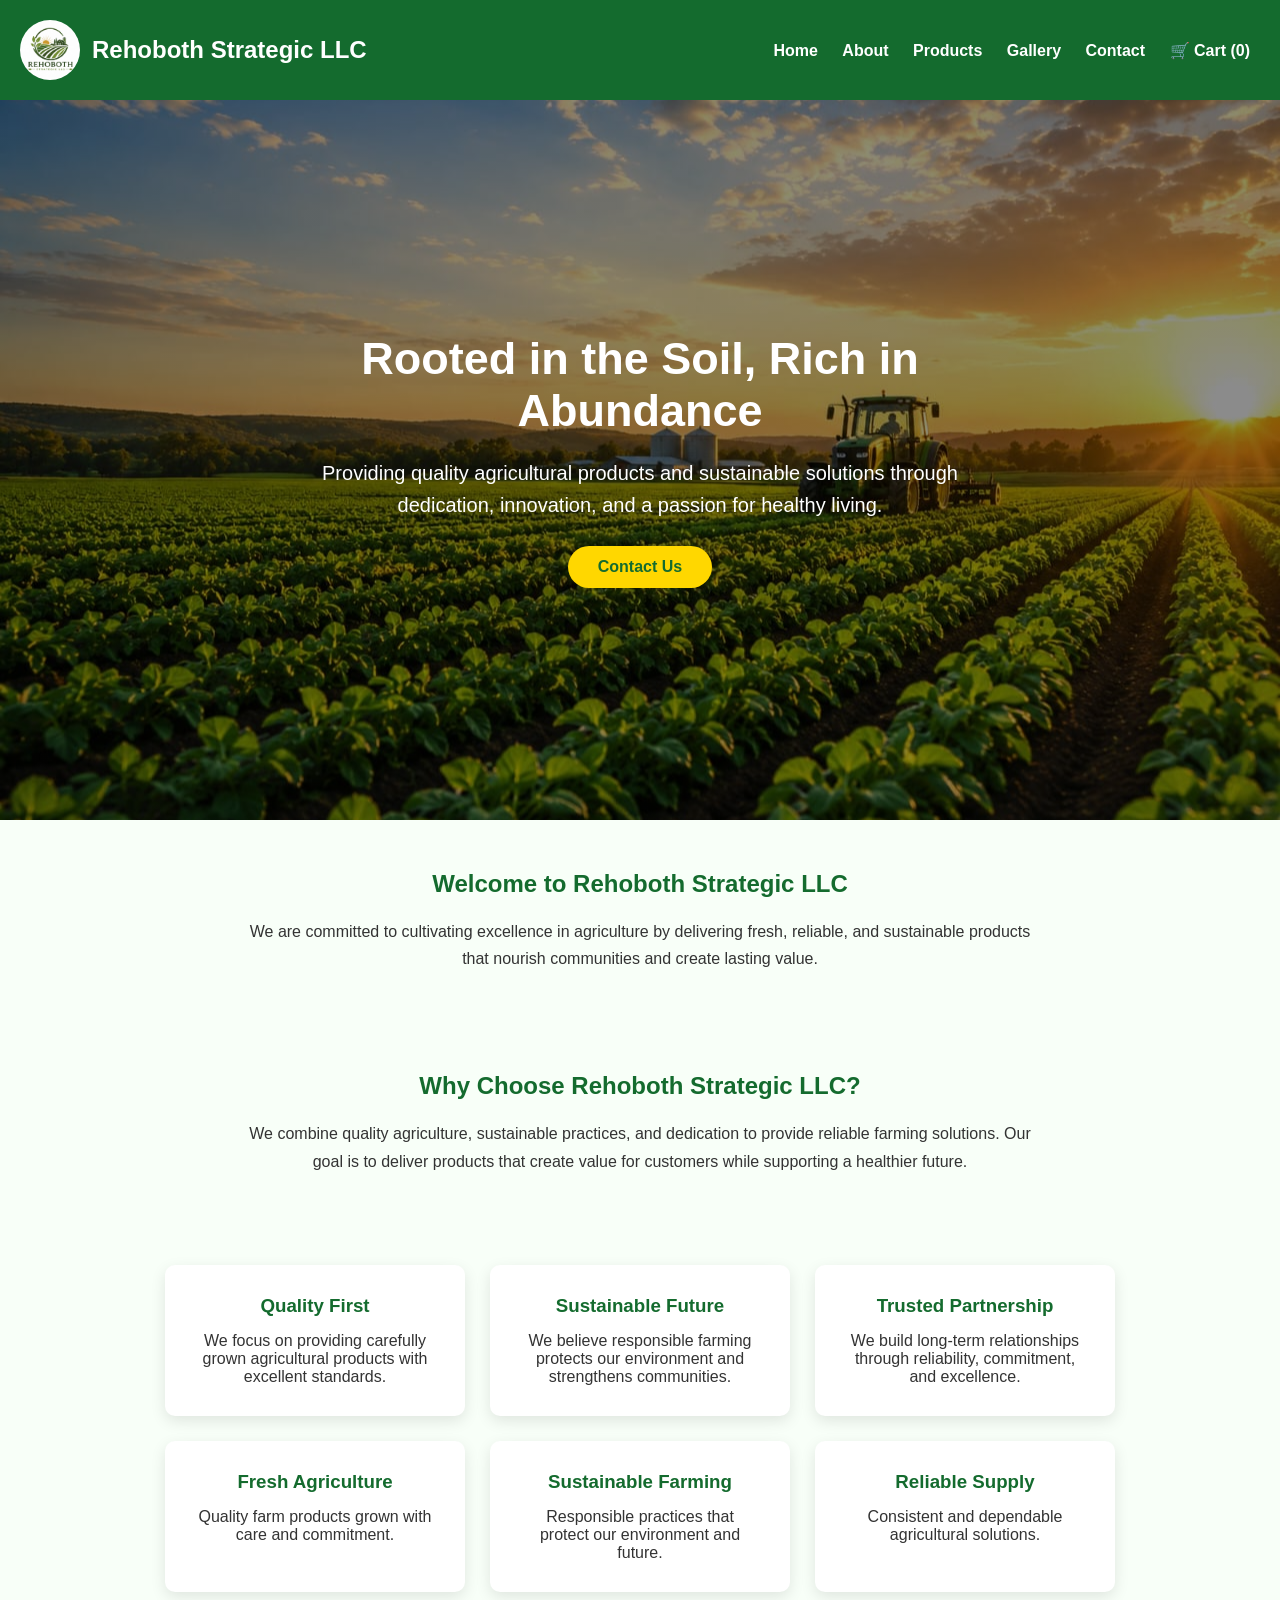
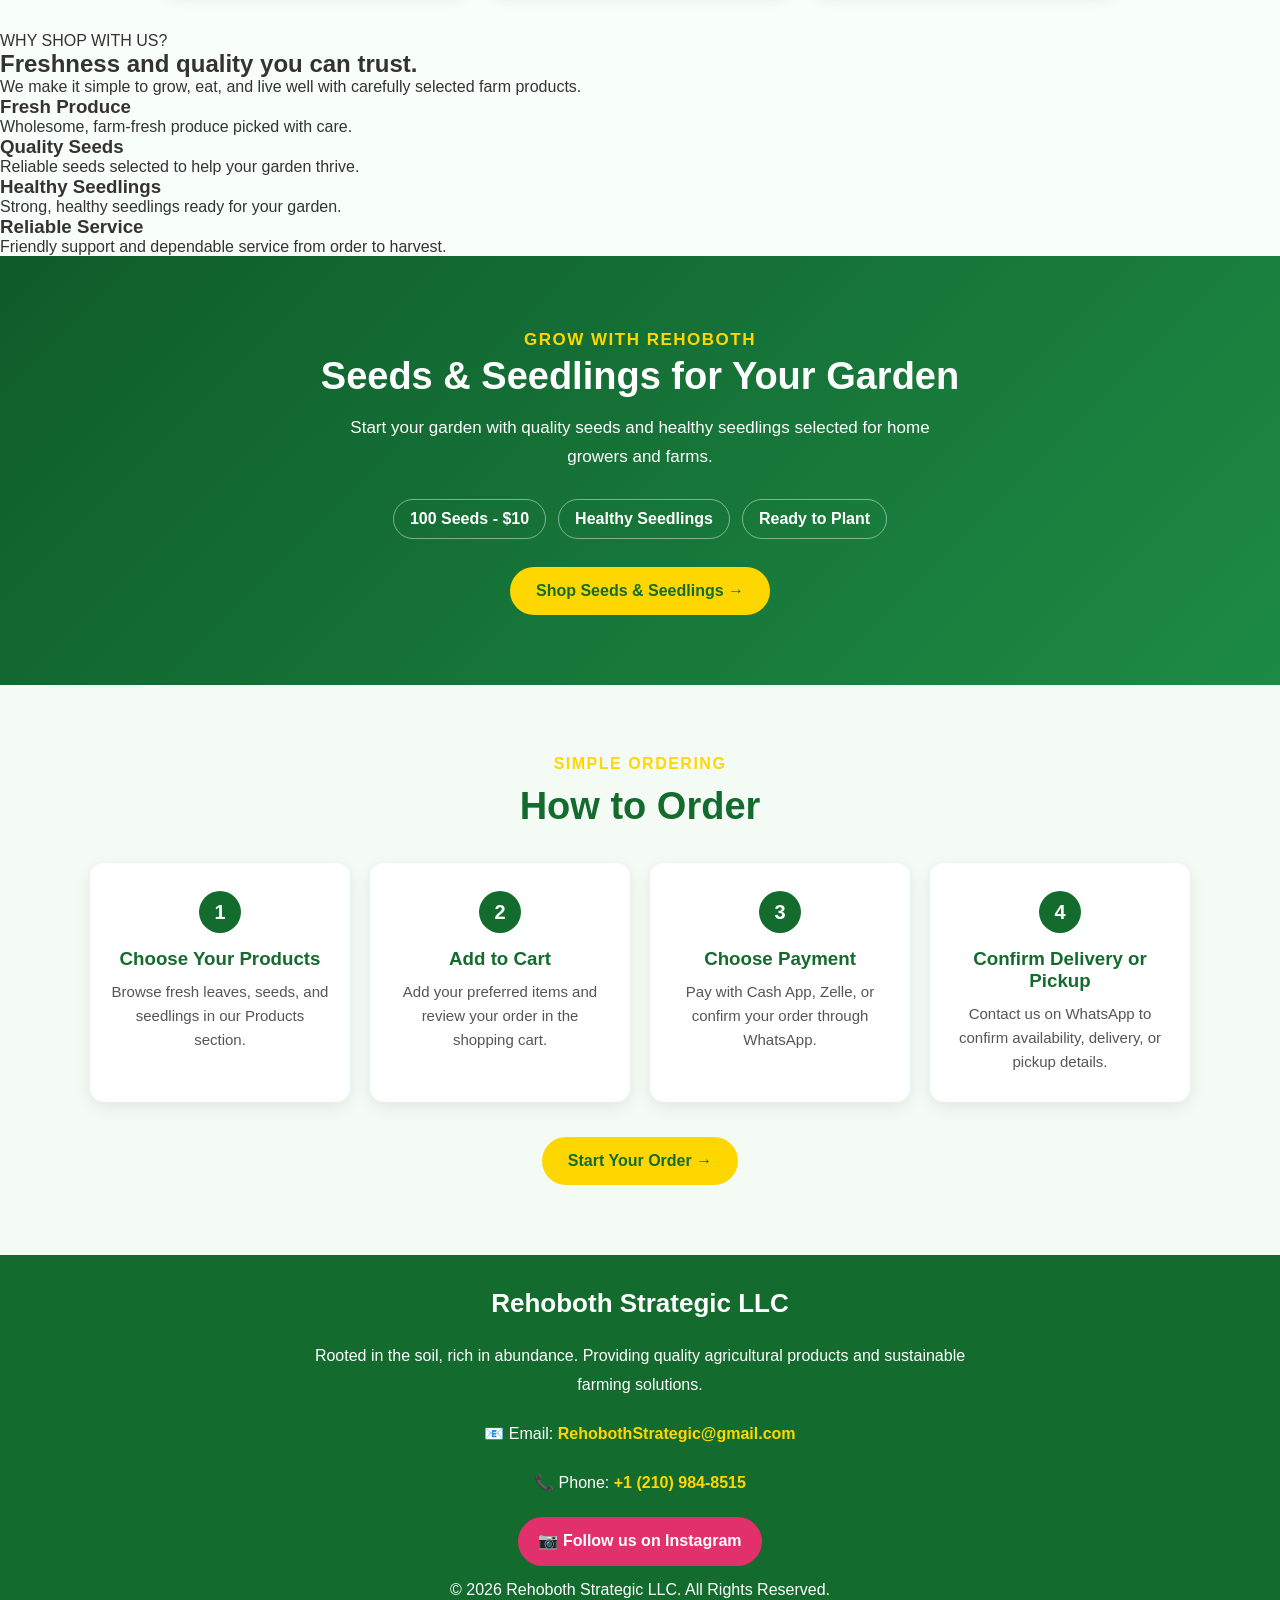
==== commit 79fb47fa: "Update index.html" ====
--- a/index.html
+++ b/index.html
@@ -84,7 +84,37 @@
       <p>Consistent and dependable agricultural solutions.</p>
     </div>
   </section>
-
+<section class="why-shop">
+  <div class="why-shop__content">
+    <p class="section-label">WHY SHOP WITH US?</p>
+    <h2>Freshness and quality you can trust.</h2>
+    <p>
+      We make it simple to grow, eat, and live well with carefully selected farm products.
+    </p>
+
+    <div class="trust-grid">
+      <div class="trust-card">
+        <h3>Fresh Produce</h3>
+        <p>Wholesome, farm-fresh produce picked with care.</p>
+      </div>
+
+      <div class="trust-card">
+        <h3>Quality Seeds</h3>
+        <p>Reliable seeds selected to help your garden thrive.</p>
+      </div>
+
+      <div class="trust-card">
+        <h3>Healthy Seedlings</h3>
+        <p>Strong, healthy seedlings ready for your garden.</p>
+      </div>
+
+      <div class="trust-card">
+        <h3>Reliable Service</h3>
+        <p>Friendly support and dependable service from order to harvest.</p>
+      </div>
+    </div>
+  </div>
+</section>
   <section class="shop-seeds">
     <div class="shop-seeds-content">
       <p class="shop-seeds-label">Grow With Rehoboth</p>
--- a/style.css
+++ b/style.css
@@ -996,3 +996,295 @@
   font-size: 14px;
   margin-top: 18px;
 }
+/* How to order */
+.order-info {
+  padding: 70px 20px;
+  background: #f4fbf5;
+  text-align: center;
+}
+
+.order-info-content {
+  max-width: 1100px;
+  margin: auto;
+}
+
+.order-info h2 {
+  color: #146b2e;
+  font-size: 38px;
+  margin-bottom: 35px;
+}
+
+.order-steps {
+  display: grid;
+  grid-template-columns: repeat(4, 1fr);
+  gap: 20px;
+  margin-bottom: 35px;
+}
+
+.order-step {
+  background: white;
+  padding: 28px 20px;
+  border-radius: 14px;
+  box-shadow: 0 5px 16px rgba(0, 0, 0, 0.08);
+}
+
+.order-step span {
+  display: inline-flex;
+  align-items: center;
+  justify-content: center;
+  width: 42px;
+  height: 42px;
+  border-radius: 50%;
+  background: #146b2e;
+  color: white;
+  font-size: 20px;
+  font-weight: bold;
+  margin-bottom: 15px;
+}
+
+.order-step h3 {
+  color: #146b2e;
+  margin-bottom: 10px;
+}
+
+.order-step p {
+  color: #555;
+  line-height: 1.6;
+  font-size: 15px;
+}
+
+@media (max-width: 768px) {
+  .order-info {
+    padding: 55px 18px;
+  }
+
+  .order-info h2 {
+    font-size: 30px;
+  }
+
+  .order-steps {
+    grid-template-columns: 1fr;
+  }
+}
+/* Contact page */
+.contact-hero {
+  padding: 70px 20px 45px;
+  text-align: center;
+  background: #f4fbf5;
+}
+
+.contact-hero h2,
+.contact-cta h2 {
+  color: #146b2e;
+  font-size: 38px;
+  margin-bottom: 15px;
+}
+
+.contact-hero > p:last-child {
+  max-width: 650px;
+  margin: auto;
+  color: #555;
+  line-height: 1.7;
+}
+
+.contact-grid {
+  display: grid;
+  grid-template-columns: repeat(4, 1fr);
+  gap: 20px;
+  max-width: 1150px;
+  margin: 0 auto;
+  padding: 40px 20px 60px;
+}
+
+.contact-card {
+  padding: 28px 20px;
+  text-align: center;
+  background: white;
+  border-radius: 15px;
+  box-shadow: 0 5px 16px rgba(0, 0, 0, 0.1);
+}
+
+.contact-card span {
+  display: block;
+  font-size: 34px;
+  margin-bottom: 15px;
+}
+
+.contact-card h3 {
+  color: #146b2e;
+  margin-bottom: 10px;
+}
+
+.contact-card p {
+  color: #555;
+  line-height: 1.6;
+  margin-bottom: 18px;
+}
+
+.contact-action {
+  display: inline-block;
+  padding: 10px 15px;
+  border-radius: 22px;
+  background: #146b2e;
+  color: white;
+  text-decoration: none;
+  font-weight: bold;
+  font-size: 14px;
+}
+
+.contact-action:hover {
+  background: #0d4b22;
+}
+
+.contact-cta {
+  padding: 65px 20px;
+  text-align: center;
+  background: #e8f5ea;
+}
+
+.contact-cta p {
+  margin: 0 auto 24px;
+  color: #555;
+}
+
+@media (max-width: 768px) {
+  .contact-hero h2,
+  .contact-cta h2 {
+    font-size: 30px;
+  }
+
+  .contact-grid {
+    grid-template-columns: 1fr;
+  }
+}
+/* About page */
+.about-hero,
+.about-values {
+  padding: 70px 20px;
+  text-align: center;
+  background: #f4fbf5;
+}
+
+.about-hero h2,
+.about-values h2 {
+  color: #146b2e;
+  font-size: 38px;
+  margin-bottom: 15px;
+}
+
+.about-hero > p:last-child {
+  max-width: 680px;
+  margin: auto;
+  color: #555;
+  line-height: 1.7;
+}
+
+.about-story {
+  display: flex;
+  align-items: center;
+  justify-content: center;
+  gap: 55px;
+  max-width: 1150px;
+  margin: auto;
+  padding: 75px 20px;
+}
+
+.about-story-image,
+.about-story-content {
+  flex: 1;
+}
+
+.about-story-image img {
+  width: 100%;
+  border-radius: 20px;
+  box-shadow: 0 12px 30px rgba(0, 0, 0, 0.15);
+}
+
+.about-story-content h2 {
+  color: #146b2e;
+  font-size: 34px;
+  margin-bottom: 8px;
+}
+
+.about-story-content h3 {
+  margin-bottom: 20px;
+  color: #555;
+}
+
+.about-story-content p {
+  color: #555;
+  line-height: 1.8;
+  margin-bottom: 15px;
+}
+
+.about-mission {
+  display: grid;
+  grid-template-columns: repeat(2, 1fr);
+  gap: 25px;
+  max-width: 900px;
+  margin: auto;
+  padding: 0 20px 70px;
+}
+
+.about-mission-card {
+  padding: 35px;
+  text-align: center;
+  background: #146b2e;
+  color: white;
+  border-radius: 16px;
+}
+
+.about-mission-card span {
+  font-size: 36px;
+}
+
+.about-mission-card h3 {
+  margin: 15px 0;
+}
+
+.about-mission-card p {
+  line-height: 1.7;
+}
+
+.about-values-grid {
+  display: grid;
+  grid-template-columns: repeat(4, 1fr);
+  gap: 20px;
+  max-width: 1150px;
+  margin: 35px auto 0;
+}
+
+.about-value-card {
+  padding: 25px 18px;
+  background: white;
+  border-radius: 14px;
+  box-shadow: 0 5px 16px rgba(0, 0, 0, 0.08);
+}
+
+.about-value-card h3 {
+  color: #146b2e;
+  margin-bottom: 10px;
+}
+
+.about-value-card p {
+  color: #555;
+  line-height: 1.6;
+}
+
+@media (max-width: 768px) {
+  .about-hero h2,
+  .about-values h2,
+  .about-story-content h2 {
+    font-size: 30px;
+  }
+
+  .about-story {
+    flex-direction: column;
+    padding: 55px 20px;
+  }
+
+  .about-mission,
+  .about-values-grid {
+    grid-template-columns: 1fr;
+  }
+}
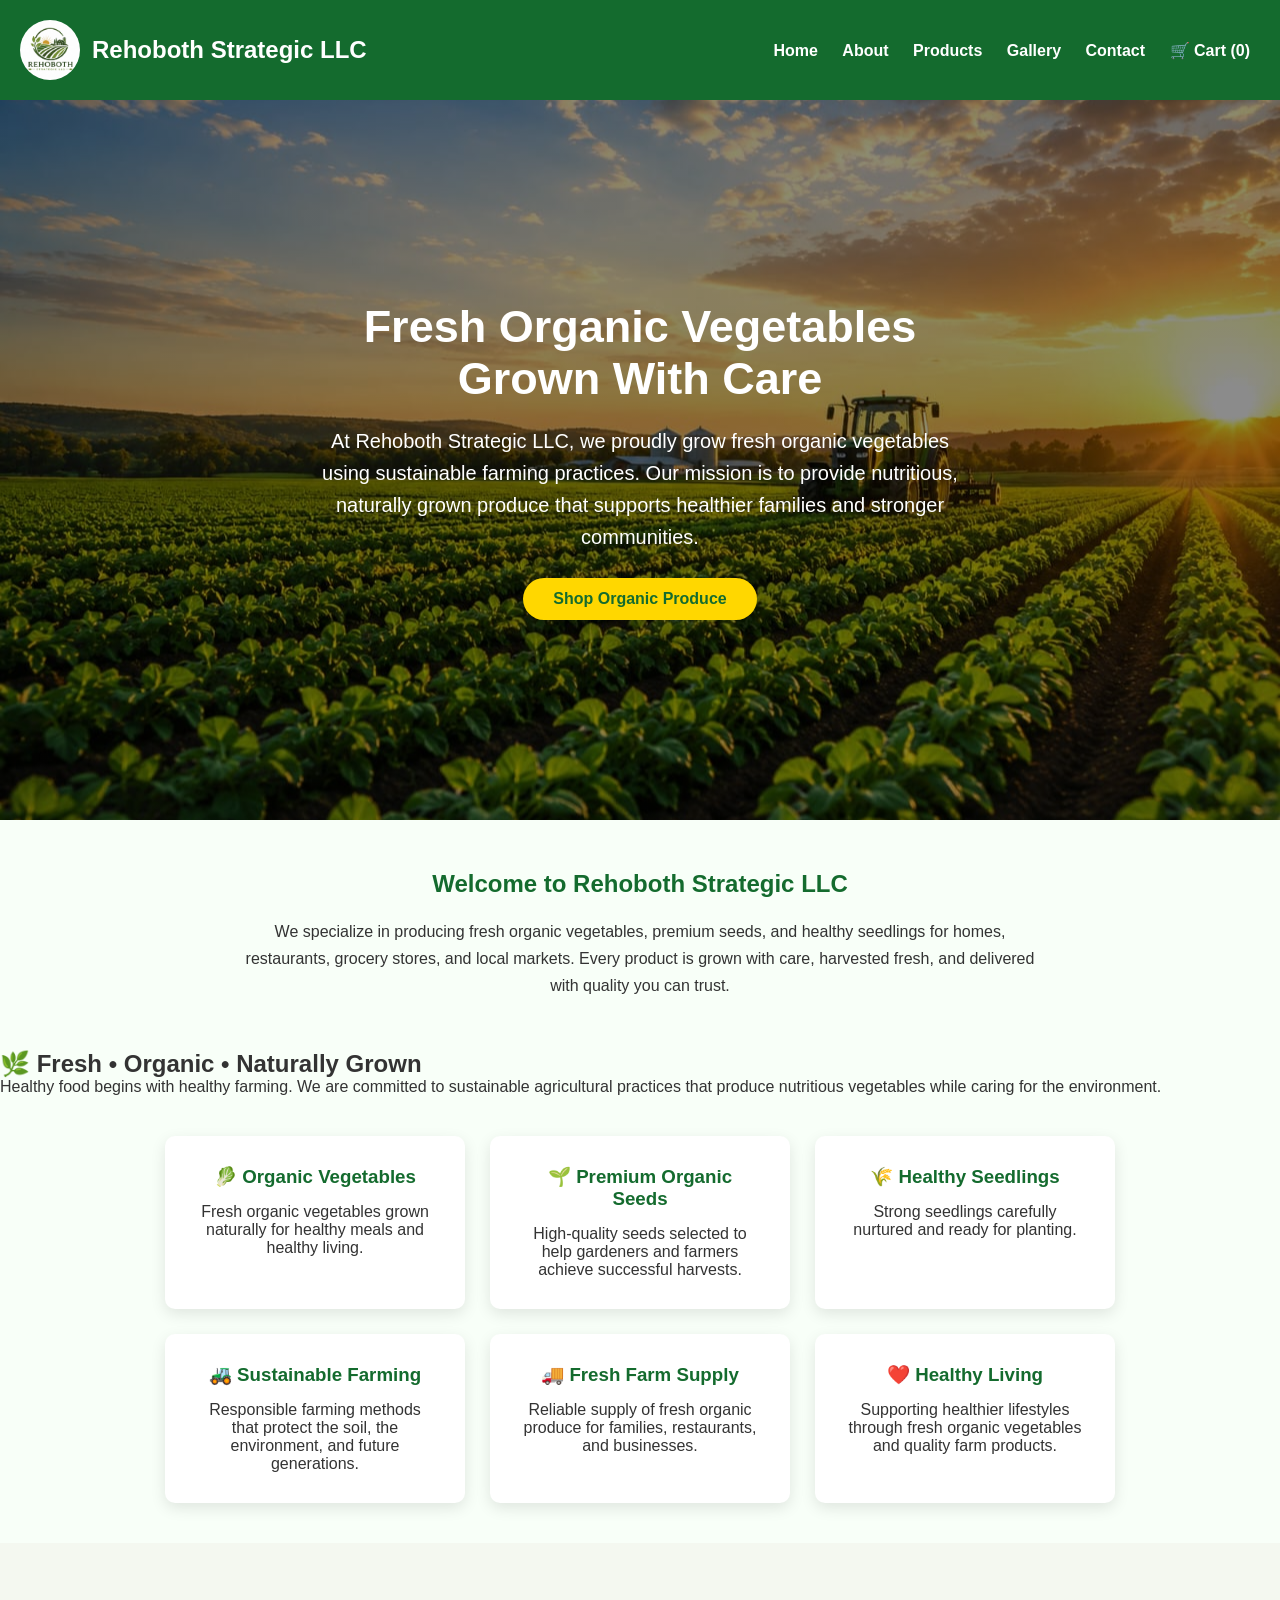
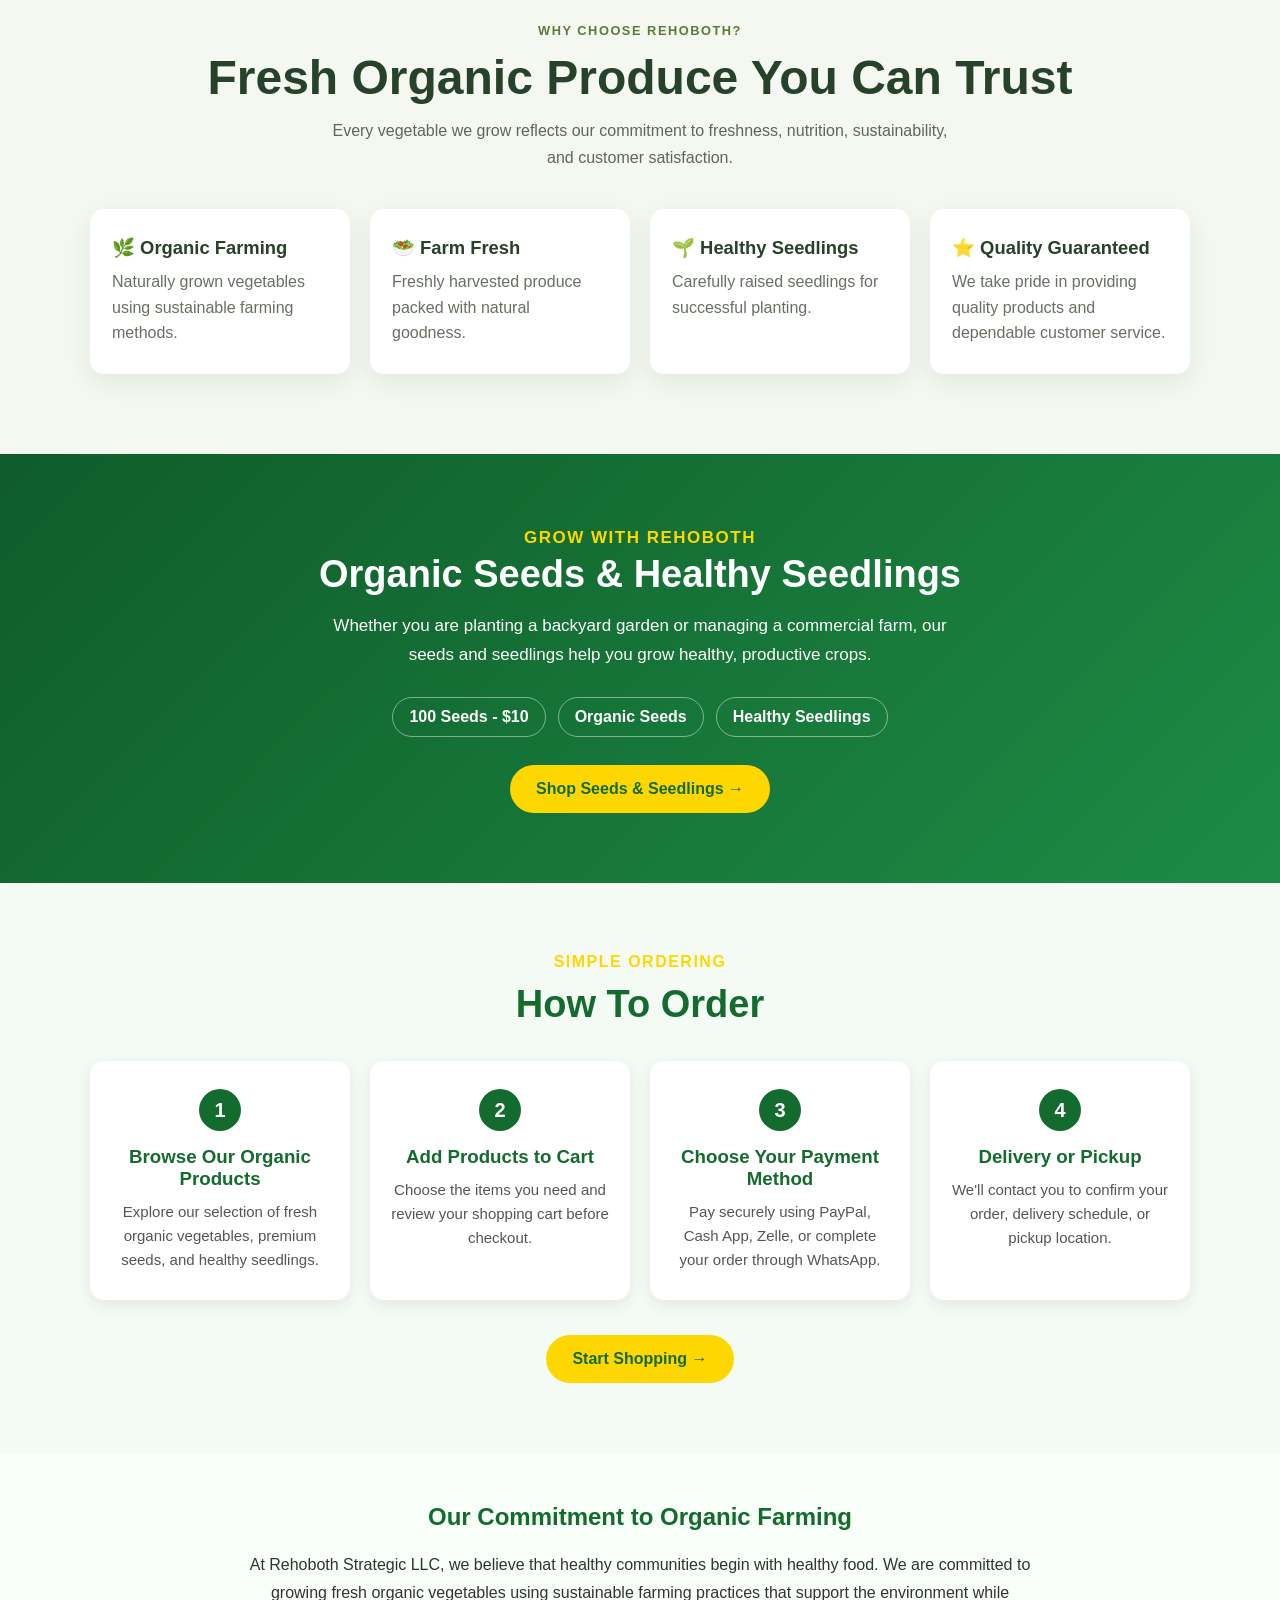
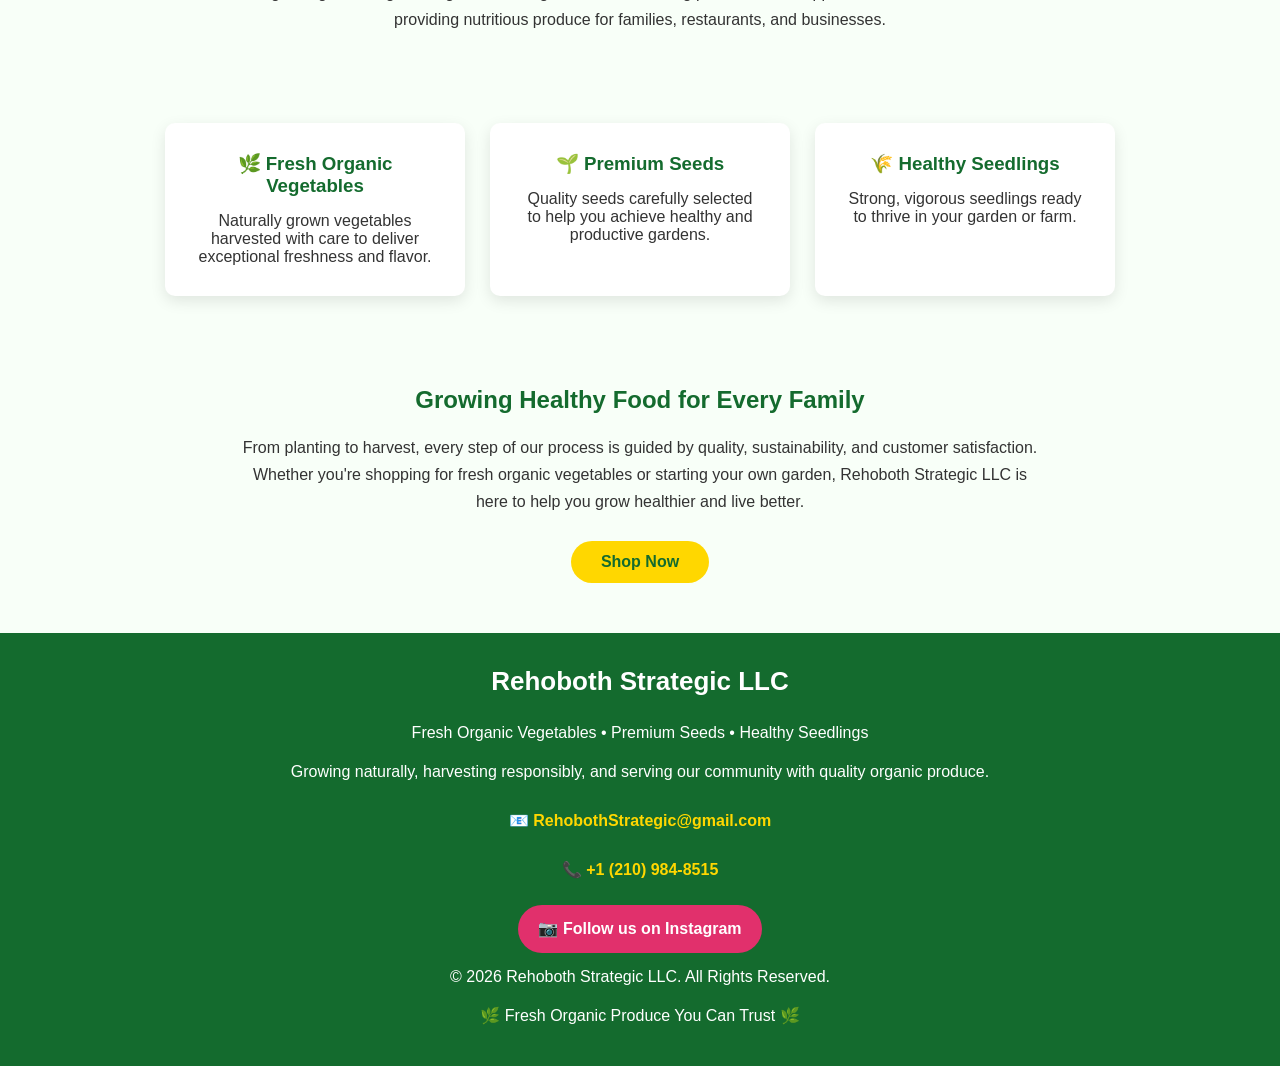
==== commit 3bfea82a: "Update index.html" ====
--- a/index.html
+++ b/index.html
@@ -1,202 +1,532 @@
  <!DOCTYPE html>
 <html lang="en">
+
 <head>
-  <meta charset="UTF-8">
-  <meta name="viewport" content="width=device-width, initial-scale=1.0">
-  <title>Rehoboth Strategic LLC</title>
-  <link rel="stylesheet" href="style.css">
+
+<meta charset="UTF-8">
+<meta name="viewport" content="width=device-width, initial-scale=1.0">
+
+<title>Rehoboth Strategic LLC | Fresh Organic Vegetables</title>
+
+<meta name="description" content="Rehoboth Strategic LLC provides fresh organic vegetables, quality seeds, healthy seedlings, and sustainable farming solutions.">
+
+<meta name="keywords" content="organic vegetables, fresh vegetables, seedlings, seeds, sustainable farming, Rehoboth Strategic LLC">
+
+<link rel="stylesheet" href="style.css">
+
 </head>
 
 <body>
-  <header>
-    <div class="logo">
-      <img src="62fa6336-43f3-4e45-a634-3a3f28a052e4.jpeg" alt="Rehoboth Strategic LLC Logo">
-      <h1>Rehoboth Strategic LLC</h1>
-    </div>
-
-    <nav>
-      <a href="index.html">Home</a>
-      <a href="about.html">About</a>
-      <a href="products.html">Products</a>
-      <a href="gallery.html">Gallery</a>
-      <a href="contact.html">Contact</a>
-      <a href="cart.html">🛒 Cart (<span id="cart-count">0</span>)</a>
-    </nav>
-  </header>
-
-  <section class="hero">
-    <div class="hero-content">
-      <h2>Rooted in the Soil, Rich in Abundance</h2>
-      <p>
-        Providing quality agricultural products and sustainable solutions
-        through dedication, innovation, and a passion for healthy living.
-      </p>
-      <a href="contact.html" class="btn">Contact Us</a>
-    </div>
-  </section>
-
-  <section class="welcome">
-    <h2>Welcome to Rehoboth Strategic LLC</h2>
-    <p>
-      We are committed to cultivating excellence in agriculture by delivering
-      fresh, reliable, and sustainable products that nourish communities and
-      create lasting value.
-    </p>
-  </section>
-
-  <section class="welcome">
-    <h2>Why Choose Rehoboth Strategic LLC?</h2>
-    <p>
-      We combine quality agriculture, sustainable practices, and dedication
-      to provide reliable farming solutions. Our goal is to deliver products
-      that create value for customers while supporting a healthier future.
-    </p>
-  </section>
-
-  <section class="services">
-    <div class="card">
-      <h3>Quality First</h3>
-      <p>We focus on providing carefully grown agricultural products with excellent standards.</p>
-    </div>
-
-    <div class="card">
-      <h3>Sustainable Future</h3>
-      <p>We believe responsible farming protects our environment and strengthens communities.</p>
-    </div>
-
-    <div class="card">
-      <h3>Trusted Partnership</h3>
-      <p>We build long-term relationships through reliability, commitment, and excellence.</p>
-    </div>
-
-    <div class="card">
-      <h3>Fresh Agriculture</h3>
-      <p>Quality farm products grown with care and commitment.</p>
-    </div>
-
-    <div class="card">
-      <h3>Sustainable Farming</h3>
-      <p>Responsible practices that protect our environment and future.</p>
-    </div>
-
-    <div class="card">
-      <h3>Reliable Supply</h3>
-      <p>Consistent and dependable agricultural solutions.</p>
-    </div>
-  </section>
+
+<header>
+
+<div class="logo">
+
+<img src="62fa6336-43f3-4e45-a634-3a3f28a052e4.jpeg" alt="Rehoboth Strategic LLC Logo">
+
+<h1>Rehoboth Strategic LLC</h1>
+
+</div>
+
+<nav>
+
+<a href="index.html" class="active">Home</a>
+
+<a href="about.html">About</a>
+
+<a href="products.html">Products</a>
+
+<a href="gallery.html">Gallery</a>
+
+<a href="contact.html">Contact</a>
+
+<a href="cart.html">🛒 Cart (<span id="cart-count">0</span>)</a>
+
+</nav>
+
+</header>
+
+<section class="hero">
+
+<div class="hero-content">
+
+<h2>Fresh Organic Vegetables Grown With Care</h2>
+
+<p>
+
+At Rehoboth Strategic LLC, we proudly grow fresh organic vegetables using sustainable farming practices. Our mission is to provide nutritious, naturally grown produce that supports healthier families and stronger communities.
+
+</p>
+
+<a href="products.html" class="btn">
+
+Shop Organic Produce
+
+</a>
+
+</div>
+
+</section>
+
+<section class="welcome">
+
+<h2>Welcome to Rehoboth Strategic LLC</h2>
+
+<p>
+
+We specialize in producing fresh organic vegetables, premium seeds, and healthy seedlings for homes, restaurants, grocery stores, and local markets. Every product is grown with care, harvested fresh, and delivered with quality you can trust.
+
+</p>
+
+</section>
+
+<section class="organic-banner">
+
+<h2>🌿 Fresh • Organic • Naturally Grown</h2>
+
+<p>
+
+Healthy food begins with healthy farming. We are committed to sustainable agricultural practices that produce nutritious vegetables while caring for the environment.
+
+</p>
+
+</section>
+
+<section class="services">
+
+<div class="card">
+
+<h3>🥬 Organic Vegetables</h3>
+
+<p>
+
+Fresh organic vegetables grown naturally for healthy meals and healthy living.
+
+</p>
+
+</div>
+
+<div class="card">
+
+<h3>🌱 Premium Organic Seeds</h3>
+
+<p>
+
+High-quality seeds selected to help gardeners and farmers achieve successful harvests.
+
+</p>
+
+</div>
+
+<div class="card">
+
+<h3>🌾 Healthy Seedlings</h3>
+
+<p>
+
+Strong seedlings carefully nurtured and ready for planting.
+
+</p>
+
+</div>
+
+<div class="card">
+
+<h3>🚜 Sustainable Farming</h3>
+
+<p>
+
+Responsible farming methods that protect the soil, the environment, and future generations.
+
+</p>
+
+</div>
+
+<div class="card">
+
+<h3>🚚 Fresh Farm Supply</h3>
+
+<p>
+
+Reliable supply of fresh organic produce for families, restaurants, and businesses.
+
+</p>
+
+</div>
+
+<div class="card">
+
+<h3>❤️ Healthy Living</h3>
+
+<p>
+
+Supporting healthier lifestyles through fresh organic vegetables and quality farm products.
+
+</p>
+
+</div>
+
+</section>
+
 <section class="why-shop">
-  <div class="why-shop__content">
-    <p class="section-label">WHY SHOP WITH US?</p>
-    <h2>Freshness and quality you can trust.</h2>
-    <p>
-      We make it simple to grow, eat, and live well with carefully selected farm products.
-    </p>
-
-    <div class="trust-grid">
-      <div class="trust-card">
-        <h3>Fresh Produce</h3>
-        <p>Wholesome, farm-fresh produce picked with care.</p>
-      </div>
-
-      <div class="trust-card">
-        <h3>Quality Seeds</h3>
-        <p>Reliable seeds selected to help your garden thrive.</p>
-      </div>
-
-      <div class="trust-card">
-        <h3>Healthy Seedlings</h3>
-        <p>Strong, healthy seedlings ready for your garden.</p>
-      </div>
-
-      <div class="trust-card">
-        <h3>Reliable Service</h3>
-        <p>Friendly support and dependable service from order to harvest.</p>
-      </div>
-    </div>
-  </div>
-</section>
-  <section class="shop-seeds">
-    <div class="shop-seeds-content">
-      <p class="shop-seeds-label">Grow With Rehoboth</p>
-      <h2>Seeds & Seedlings for Your Garden</h2>
-      <p>
-        Start your garden with quality seeds and healthy seedlings selected
-        for home growers and farms.
-      </p>
-
-      <div class="shop-seeds-highlights">
-        <span>100 Seeds - $10</span>
-        <span>Healthy Seedlings</span>
-        <span>Ready to Plant</span>
-      </div>
-
-      <a href="products.html" class="shop-seeds-btn">
-        Shop Seeds & Seedlings →
-      </a>
-    </div>
-    </section>
-
-  <section class="order-info">
-    <div class="order-info-content">
-      <p class="shop-seeds-label">Simple Ordering</p>
-      <h2>How to Order</h2>
-
-      <div class="order-steps">
-        <div class="order-step">
-          <span>1</span>
-          <h3>Choose Your Products</h3>
-          <p>Browse fresh leaves, seeds, and seedlings in our Products section.</p>
-        </div>
-
-        <div class="order-step">
-          <span>2</span>
-          <h3>Add to Cart</h3>
-          <p>Add your preferred items and review your order in the shopping cart.</p>
-        </div>
-
-        <div class="order-step">
-          <span>3</span>
-          <h3>Choose Payment</h3>
-          <p>Pay with Cash App, Zelle, or confirm your order through WhatsApp.</p>
-        </div>
-
-        <div class="order-step">
-          <span>4</span>
-          <h3>Confirm Delivery or Pickup</h3>
-          <p>Contact us on WhatsApp to confirm availability, delivery, or pickup details.</p>
-        </div>
-      </div>
-
-      <a href="products.html" class="shop-seeds-btn">Start Your Order →</a>
-    </div>
-  </section>
-
-  <footer>
- 
-    <h3>Rehoboth Strategic LLC</h3>
-
-    <p>
-      Rooted in the soil, rich in abundance.
-      Providing quality agricultural products and sustainable farming solutions.
-    </p>
-
-    <p>
-      📧 Email:
-      <a href="mailto:RehobothStrategic@gmail.com">RehobothStrategic@gmail.com</a>
-    </p>
-
-    <p>
-      📞 Phone:
-      <a href="tel:+12109848515">+1 (210) 984-8515</a>
-    </p>
-
-    <p>
-      <a class="instagram-link" href="https://www.instagram.com/rehobothorganicproduce" target="_blank" rel="noopener">
-        📷 Follow us on Instagram
-      </a>
-    </p>
-
-    <p>© 2026 Rehoboth Strategic LLC. All Rights Reserved.</p>
-  </footer>
+
+<div class="why-shop__content">
+
+<p class="section-label">
+
+WHY CHOOSE REHOBOTH?
+
+</p>
+
+<h2>
+
+Fresh Organic Produce You Can Trust
+
+</h2>
+
+<p>
+
+Every vegetable we grow reflects our commitment to freshness, nutrition, sustainability, and customer satisfaction.
+
+</p>
+
+<div class="trust-grid">
+
+<div class="trust-card">
+
+<h3>🌿 Organic Farming</h3>
+
+<p>
+
+Naturally grown vegetables using sustainable farming methods.
+
+</p>
+
+</div>
+
+<div class="trust-card">
+
+<h3>🥗 Farm Fresh</h3>
+
+<p>
+
+Freshly harvested produce packed with natural goodness.
+
+</p>
+
+</div>
+
+<div class="trust-card">
+
+<h3>🌱 Healthy Seedlings</h3>
+
+<p>
+
+Carefully raised seedlings for successful planting.
+
+</p>
+
+</div>
+
+<div class="trust-card">
+
+<h3>⭐ Quality Guaranteed</h3>
+
+<p>
+
+We take pride in providing quality products and dependable customer service.
+
+</p>
+
+</div>
+
+</div>
+
+</div>
+
+</section>
+
+<section class="shop-seeds">
+
+<div class="shop-seeds-content">
+
+<p class="shop-seeds-label">
+
+Grow With Rehoboth
+
+</p>
+
+<h2>
+
+Organic Seeds & Healthy Seedlings
+
+</h2>
+
+<p>
+
+Whether you are planting a backyard garden or managing a commercial farm, our seeds and seedlings help you grow healthy, productive crops.
+
+</p>
+
+<div class="shop-seeds-highlights">
+
+<span>100 Seeds - $10</span>
+
+<span>Organic Seeds</span>
+
+<span>Healthy Seedlings</span>
+
+</div>
+
+<a href="products.html" class="shop-seeds-btn">
+
+Shop Seeds & Seedlings →
+
+</a>
+
+</div>
+
+</section>
+<section class="order-info">
+
+<div class="order-info-content">
+
+<p class="shop-seeds-label">
+
+Simple Ordering
+
+</p>
+
+<h2>
+
+How To Order
+
+</h2>
+
+<div class="order-steps">
+
+<div class="order-step">
+
+<span>1</span>
+
+<h3>Browse Our Organic Products</h3>
+
+<p>
+
+Explore our selection of fresh organic vegetables, premium seeds, and healthy seedlings.
+
+</p>
+
+</div>
+
+<div class="order-step">
+
+<span>2</span>
+
+<h3>Add Products to Cart</h3>
+
+<p>
+
+Choose the items you need and review your shopping cart before checkout.
+
+</p>
+
+</div>
+
+<div class="order-step">
+
+<span>3</span>
+
+<h3>Choose Your Payment Method</h3>
+
+<p>
+
+Pay securely using PayPal, Cash App, Zelle, or complete your order through WhatsApp.
+
+</p>
+
+</div>
+
+<div class="order-step">
+
+<span>4</span>
+
+<h3>Delivery or Pickup</h3>
+
+<p>
+
+We'll contact you to confirm your order, delivery schedule, or pickup location.
+
+</p>
+
+</div>
+
+</div>
+
+<a href="products.html" class="shop-seeds-btn">
+
+Start Shopping →
+
+</a>
+
+</div>
+
+</section>
+
+<section class="welcome">
+
+<h2>
+
+Our Commitment to Organic Farming
+
+</h2>
+
+<p>
+
+At Rehoboth Strategic LLC, we believe that healthy communities begin with healthy food. We are committed to growing fresh organic vegetables using sustainable farming practices that support the environment while providing nutritious produce for families, restaurants, and businesses.
+
+</p>
+
+</section>
+
+<section class="services">
+
+<div class="card">
+
+<h3>🌿 Fresh Organic Vegetables</h3>
+
+<p>
+
+Naturally grown vegetables harvested with care to deliver exceptional freshness and flavor.
+
+</p>
+
+</div>
+
+<div class="card">
+
+<h3>🌱 Premium Seeds</h3>
+
+<p>
+
+Quality seeds carefully selected to help you achieve healthy and productive gardens.
+
+</p>
+
+</div>
+
+<div class="card">
+
+<h3>🌾 Healthy Seedlings</h3>
+
+<p>
+
+Strong, vigorous seedlings ready to thrive in your garden or farm.
+
+</p>
+
+</div>
+
+</section>
+
+<section class="welcome">
+
+<h2>
+
+Growing Healthy Food for Every Family
+
+</h2>
+
+<p>
+
+From planting to harvest, every step of our process is guided by quality, sustainability, and customer satisfaction. Whether you're shopping for fresh organic vegetables or starting your own garden, Rehoboth Strategic LLC is here to help you grow healthier and live better.
+
+</p>
+
+<a href="products.html" class="btn">
+
+Shop Now
+
+</a>
+
+</section>
+
+<footer>
+
+<h3>
+
+Rehoboth Strategic LLC
+
+</h3>
+
+<p>
+
+Fresh Organic Vegetables • Premium Seeds • Healthy Seedlings
+
+</p>
+
+<p>
+
+Growing naturally, harvesting responsibly, and serving our community with quality organic produce.
+
+</p>
+
+<p>
+
+📧
+
+<a href="mailto:RehobothStrategic@gmail.com">
+
+RehobothStrategic@gmail.com
+
+</a>
+
+</p>
+
+<p>
+
+📞
+
+<a href="tel:+12109848515">
+
++1 (210) 984-8515
+
+</a>
+
+</p>
+
+<p>
+
+<a class="instagram-link"
+
+href="https://www.instagram.com/rehobothorganicproduce"
+
+target="_blank"
+
+rel="noopener">
+
+📷 Follow us on Instagram
+
+</a>
+
+</p>
+
+<p>
+
+© 2026 Rehoboth Strategic LLC. All Rights Reserved.
+
+</p>
+
+<p>
+
+🌿 Fresh Organic Produce You Can Trust 🌿
+
+</p>
+
+</footer>
+
+<script src="script.js"></script>
+
 </body>
+
 </html>
--- a/style.css
+++ b/style.css
@@ -1288,3 +1288,92 @@
     grid-template-columns: 1fr;
   }
 }
+.why-shop {
+  padding: 80px 24px;
+  background: #f4f8f0;
+}
+
+.why-shop__content {
+  max-width: 1100px;
+  margin: 0 auto;
+  text-align: center;
+}
+
+.section-label {
+  color: #5d7a3a;
+  font-weight: 700;
+  letter-spacing: 0.12em;
+  font-size: 0.8rem;
+}
+
+.why-shop h2 {
+  margin: 12px 0;
+  color: #264229;
+  font-size: clamp(2rem, 4vw, 3rem);
+}
+
+.why-shop__content > p:last-of-type {
+  max-width: 620px;
+  margin: 0 auto 38px;
+  color: #5f665c;
+  line-height: 1.7;
+}
+
+.trust-grid {
+  display: grid;
+  grid-template-columns: repeat(4, 1fr);
+  gap: 20px;
+}
+
+.trust-card {
+  padding: 28px 22px;
+  background: #fff;
+  border-radius: 14px;
+  box-shadow: 0 8px 24px rgba(38, 66, 41, 0.08);
+  text-align: left;
+}
+
+.trust-card h3 {
+  margin: 0 0 10px;
+  color: #264229;
+  font-size: 1.15rem;
+}
+
+.trust-card p {
+  margin: 0;
+  color: #667063;
+  line-height: 1.6;
+}
+
+@media (max-width: 800px) {
+  .trust-grid {
+    grid-template-columns: repeat(2, 1fr);
+  }
+}
+
+@media (max-width: 500px) {
+  .why-shop {
+    padding: 60px 20px;
+  }
+
+  .trust-grid {
+    grid-template-columns: 1fr;
+  }
+}
+.paypal-option{
+
+background:#0070BA;
+
+color:white;
+
+border:2px solid #0070BA;
+
+}
+
+.paypal-option:hover{
+
+background:#005EA6;
+
+transform:translateY(-3px);
+
+}
